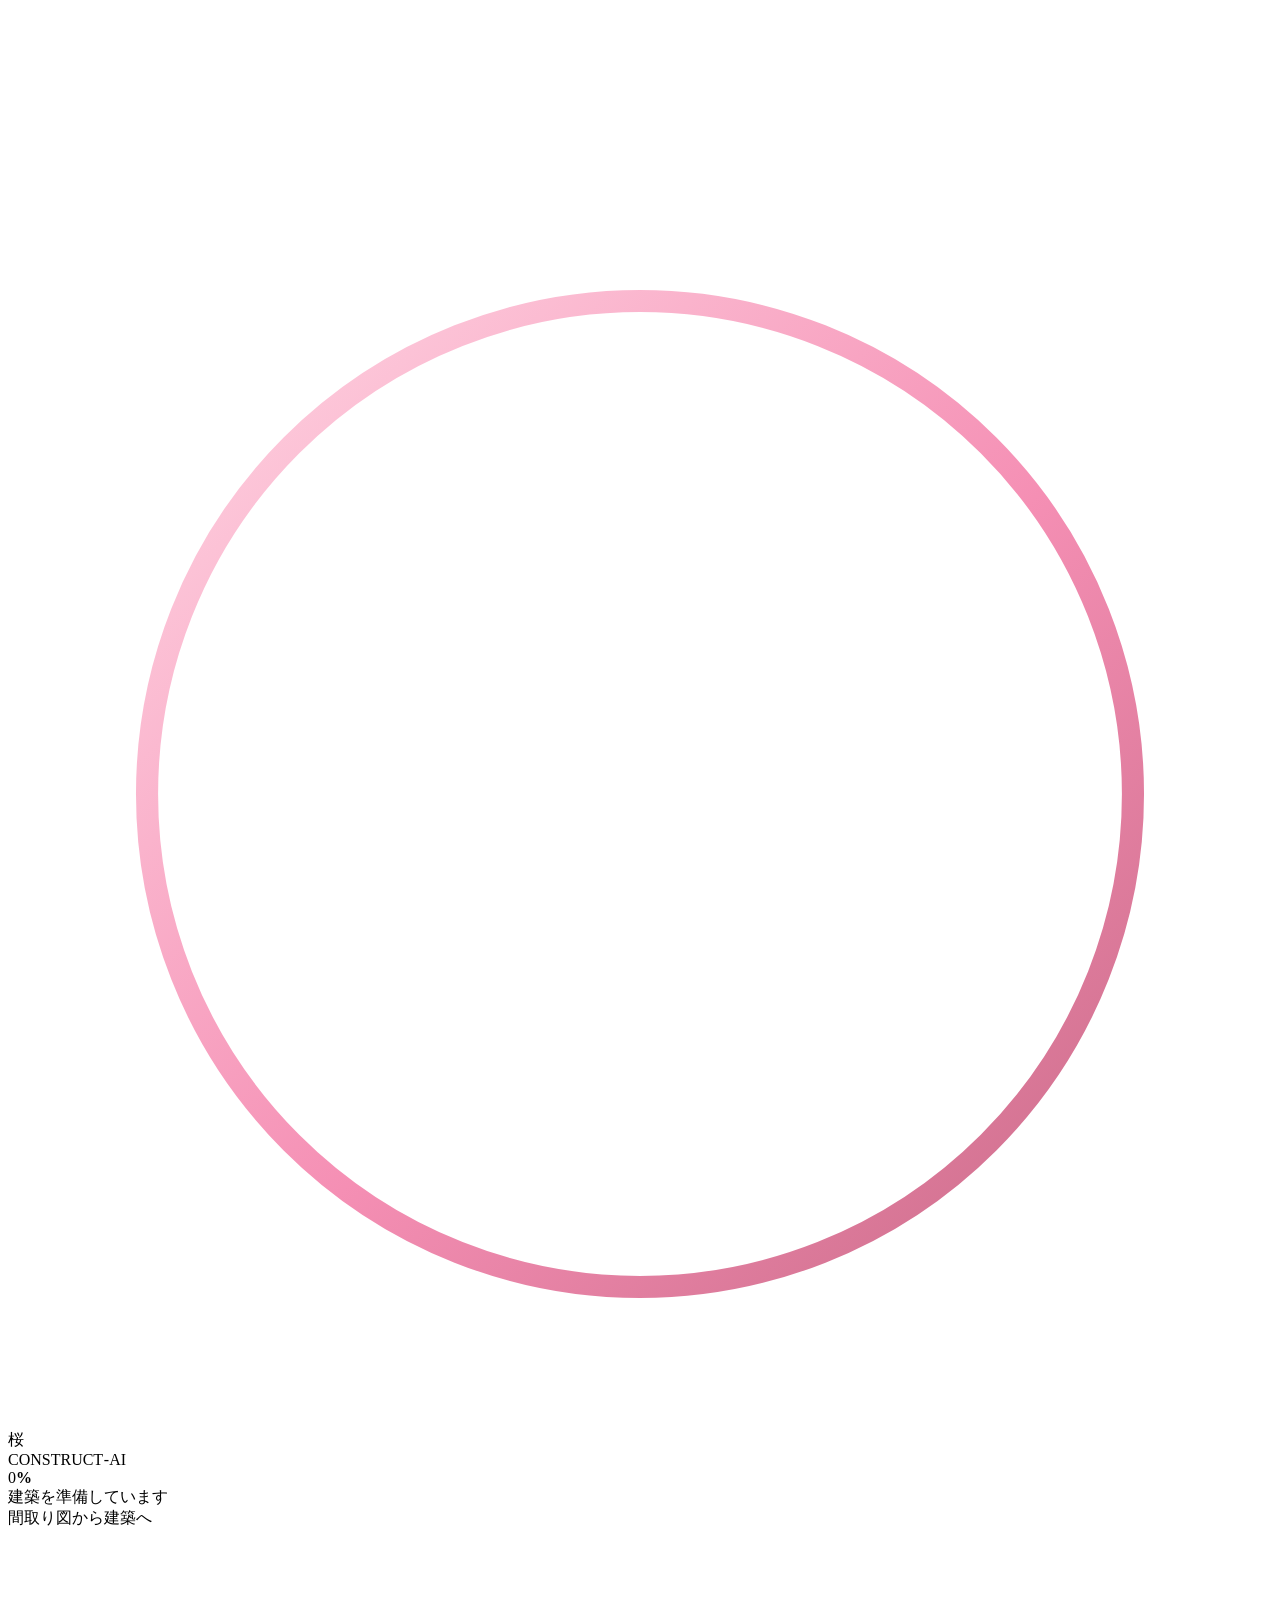
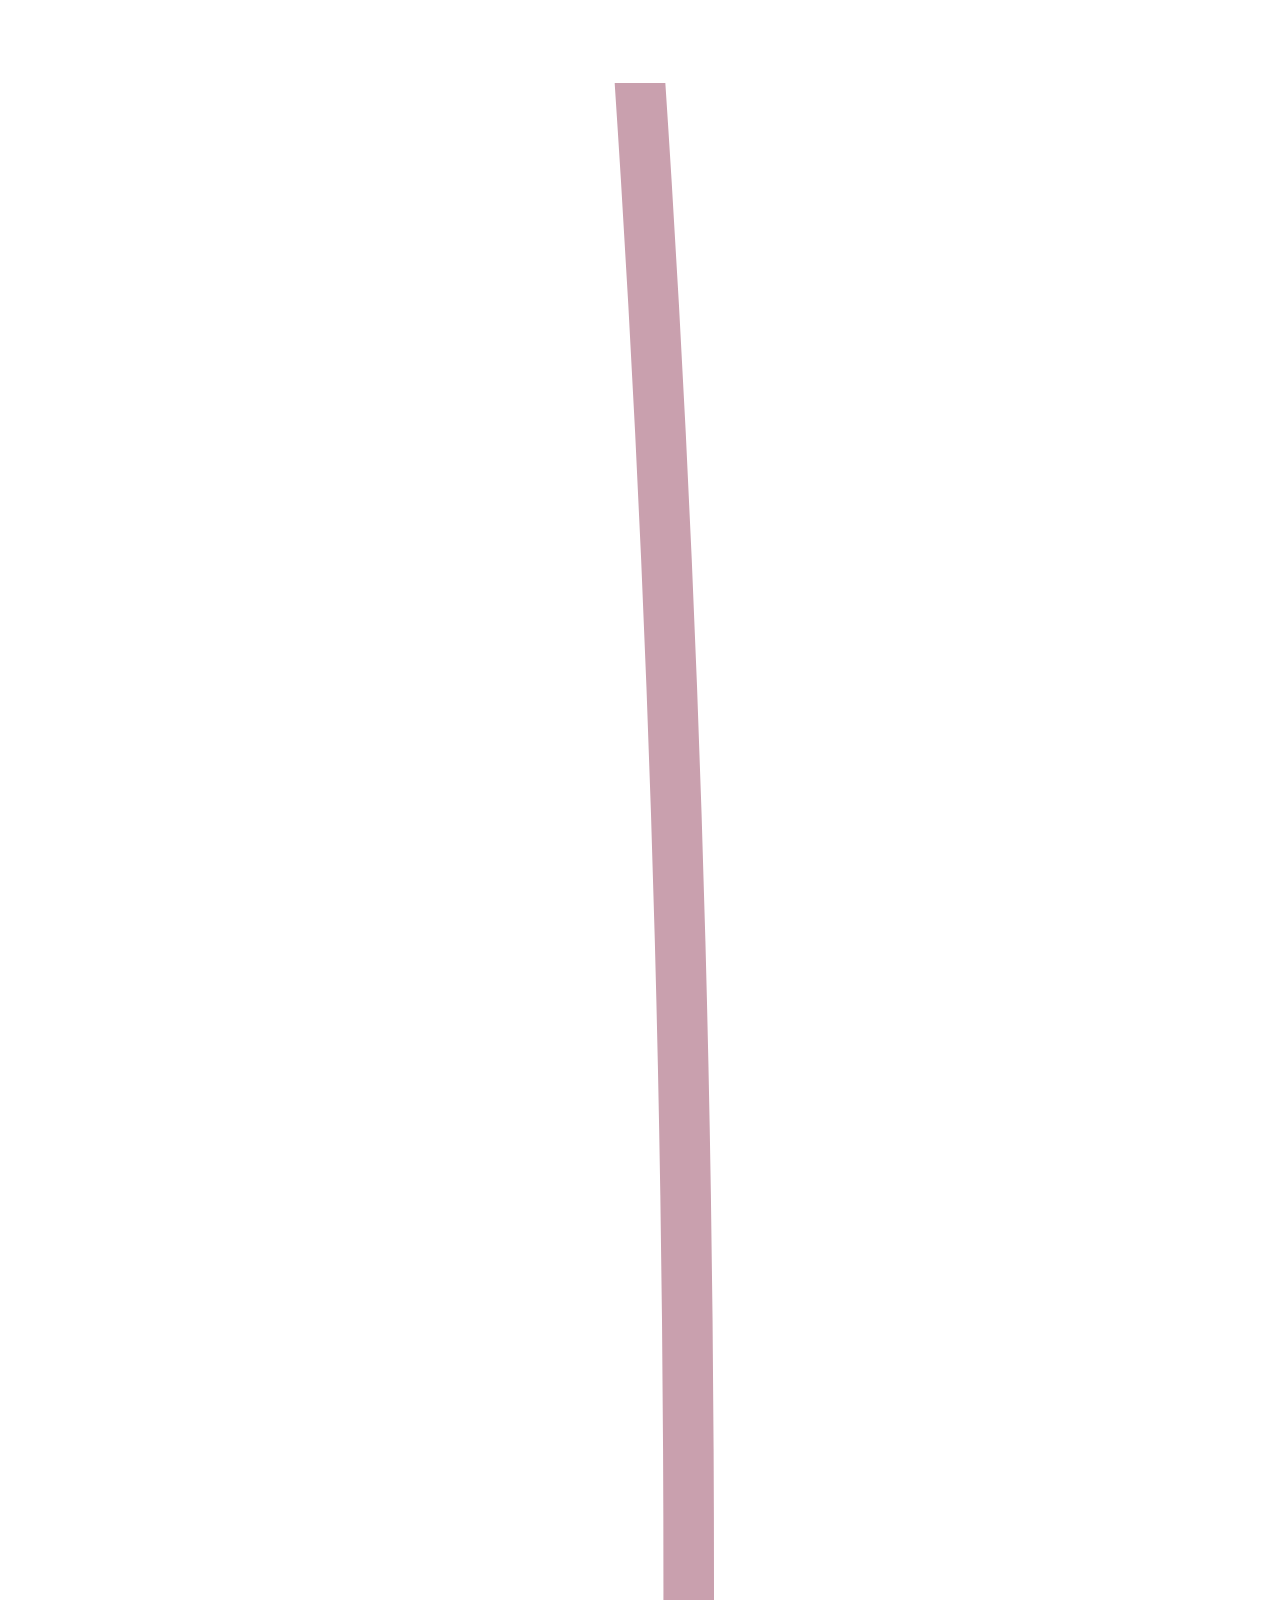
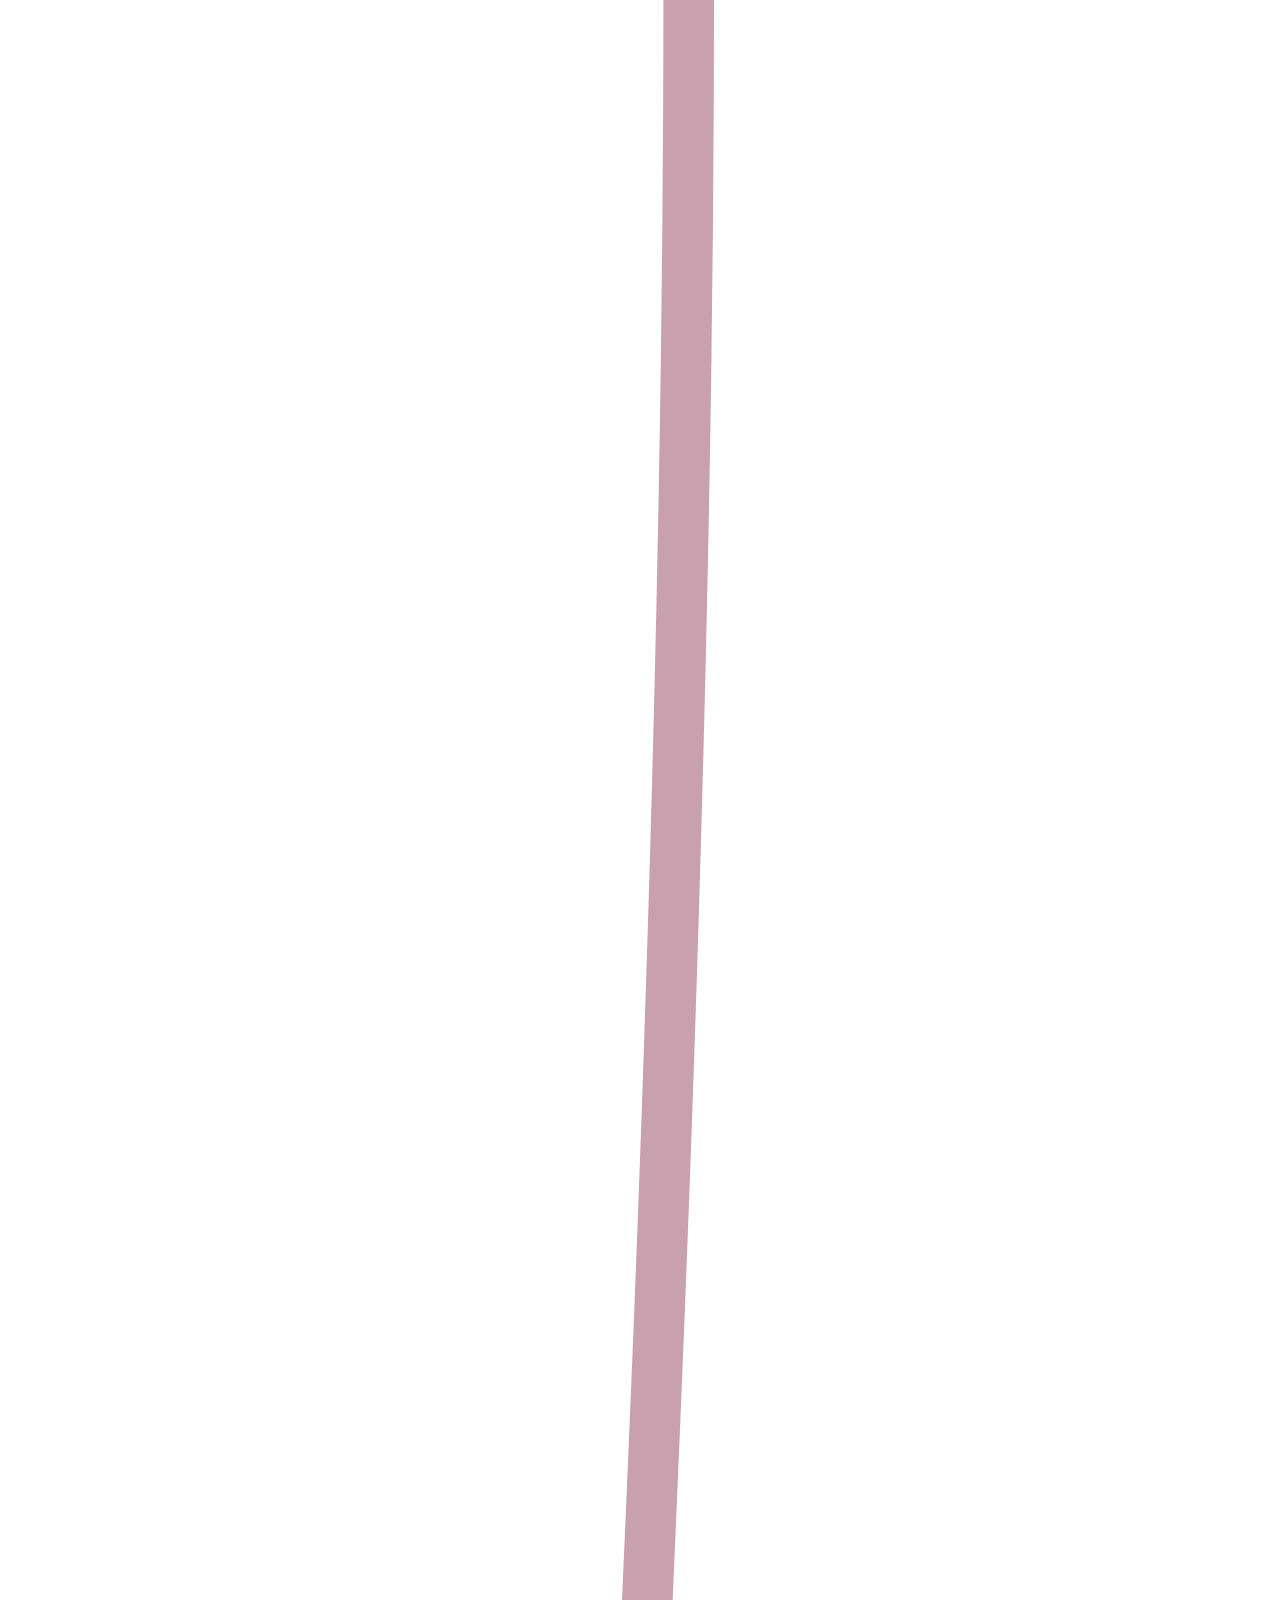
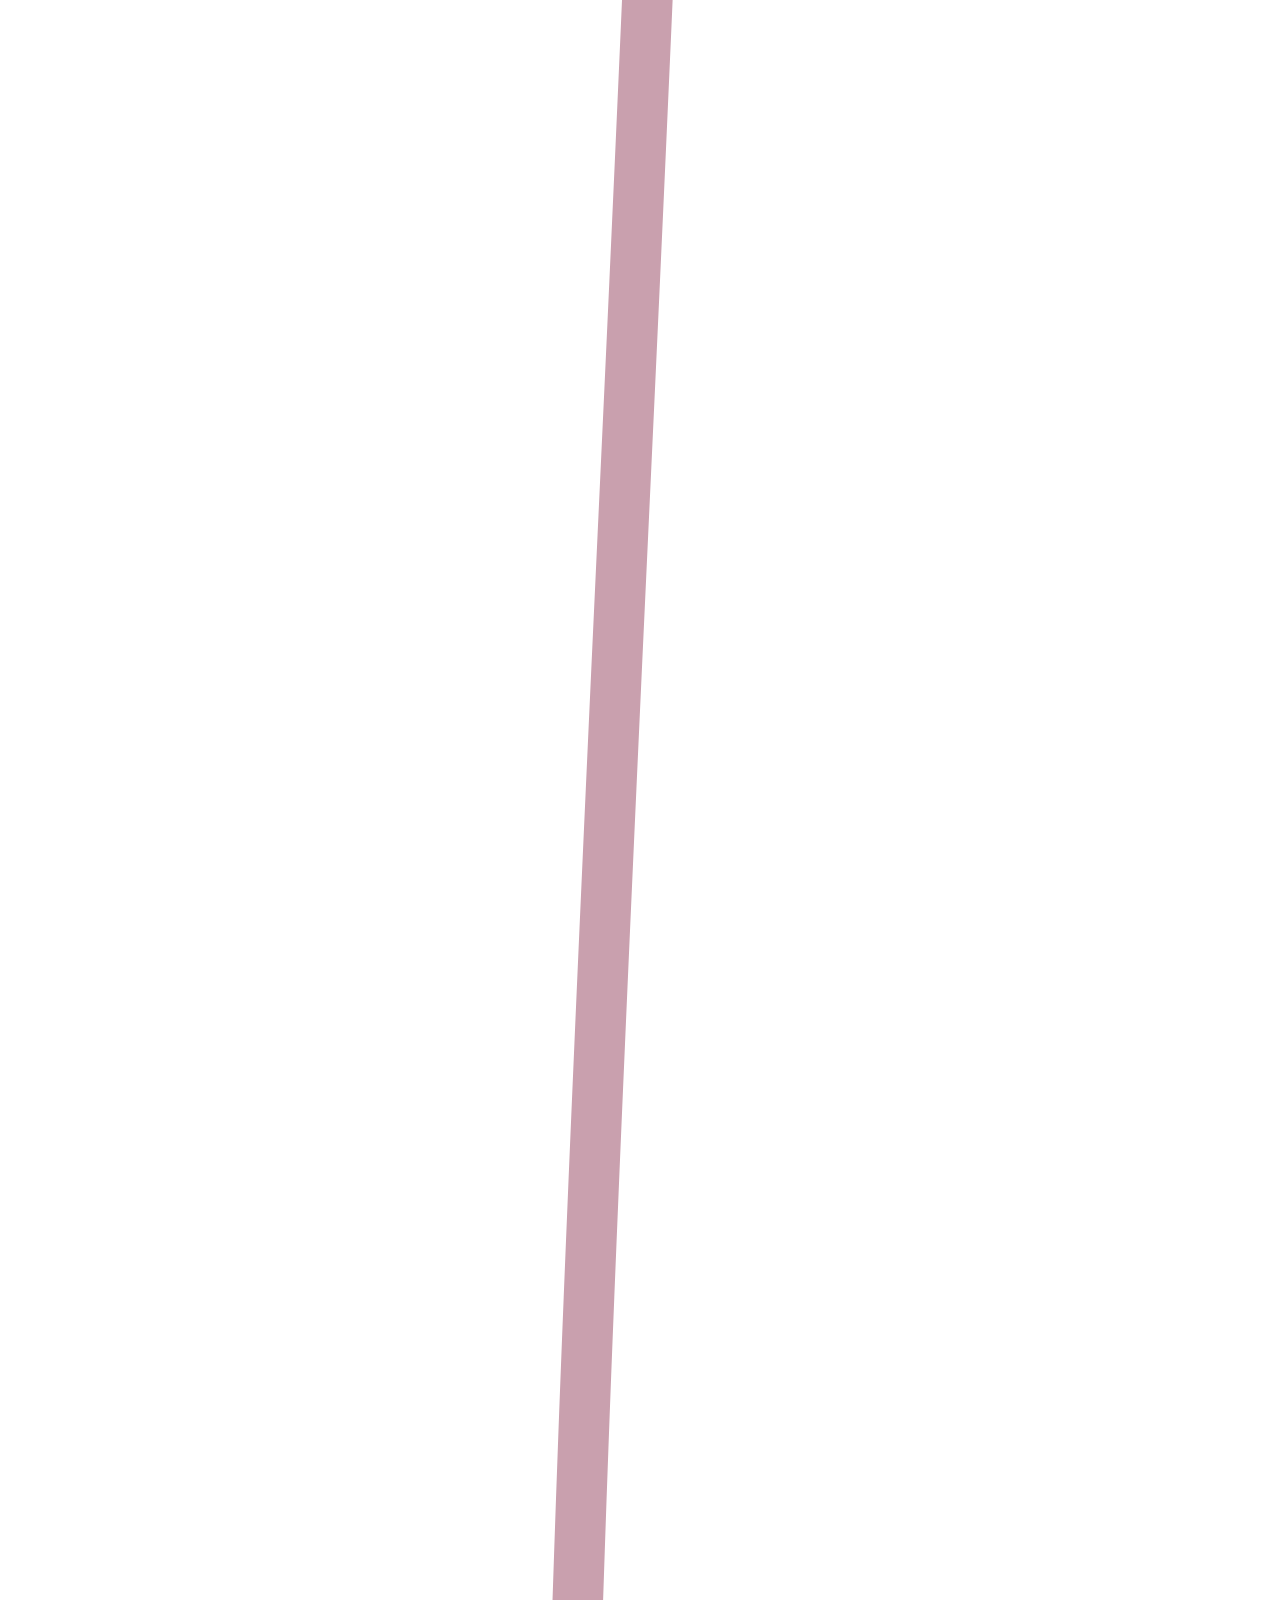
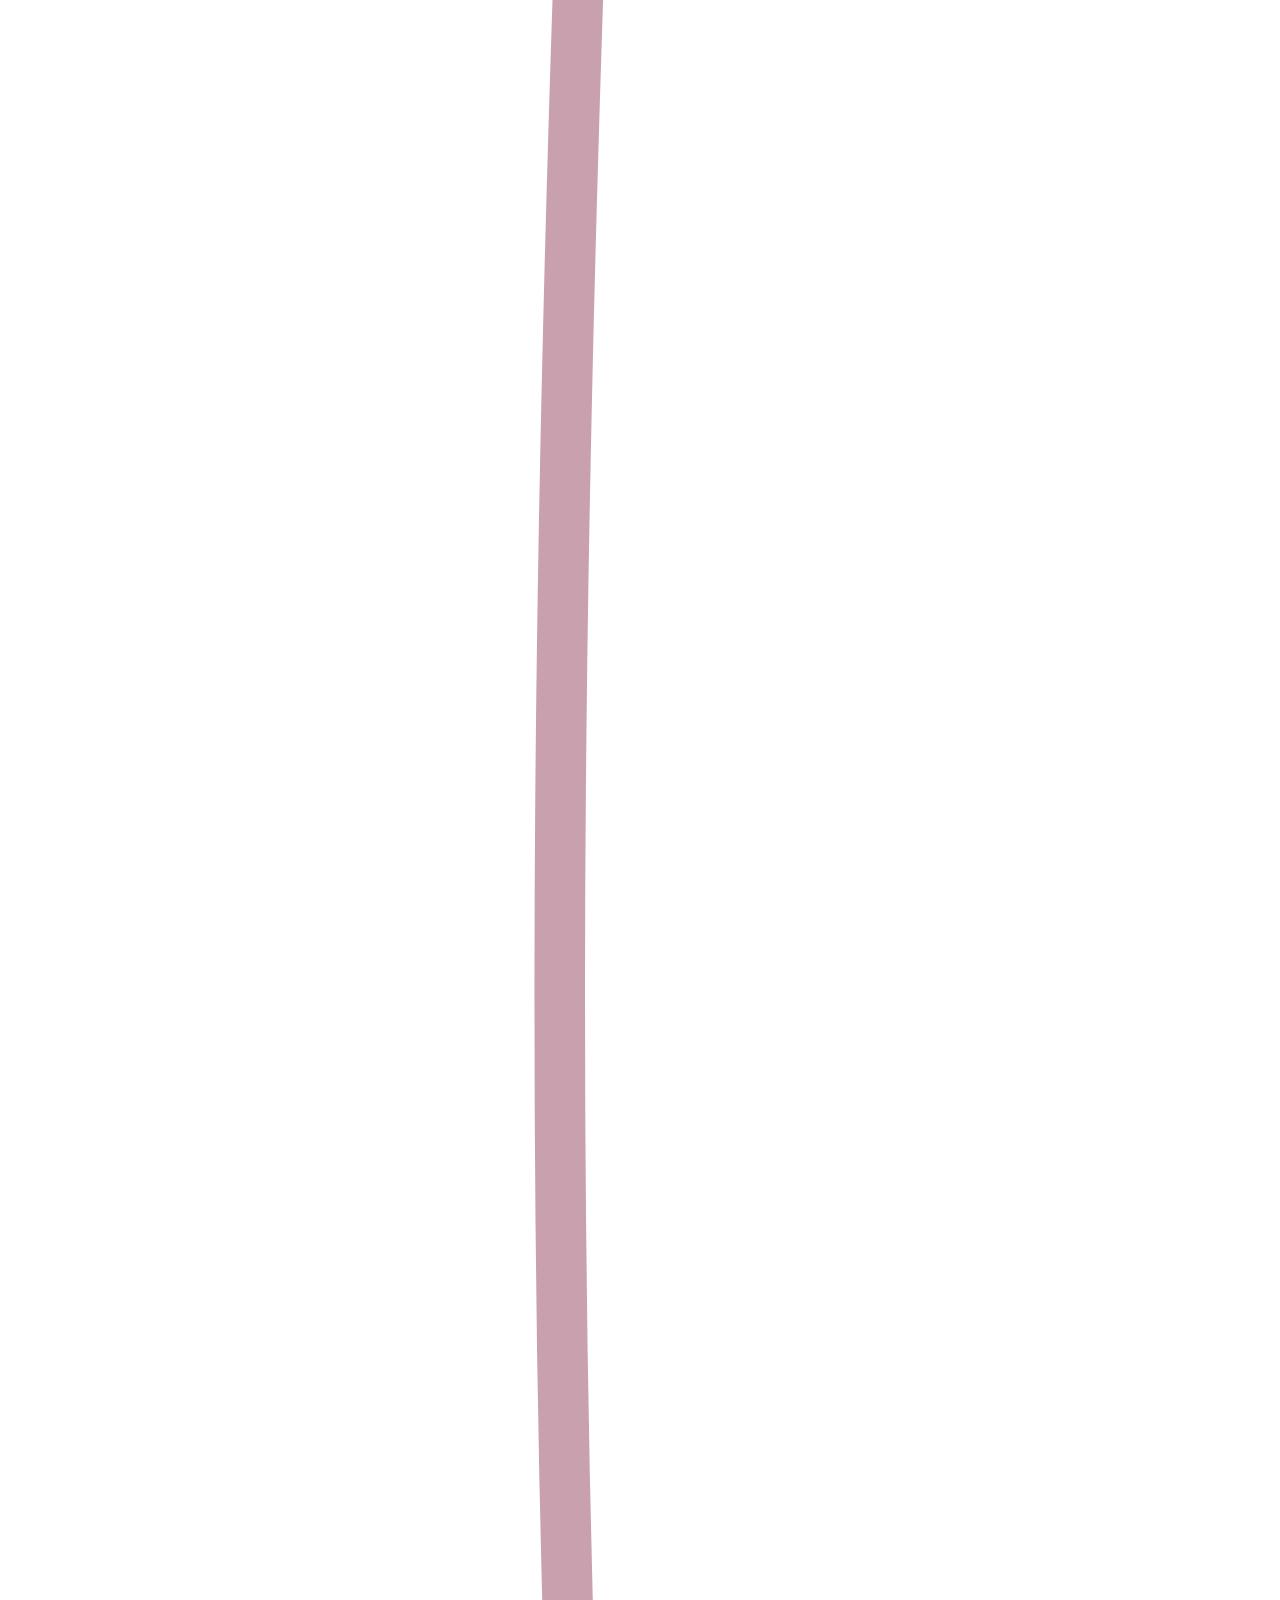
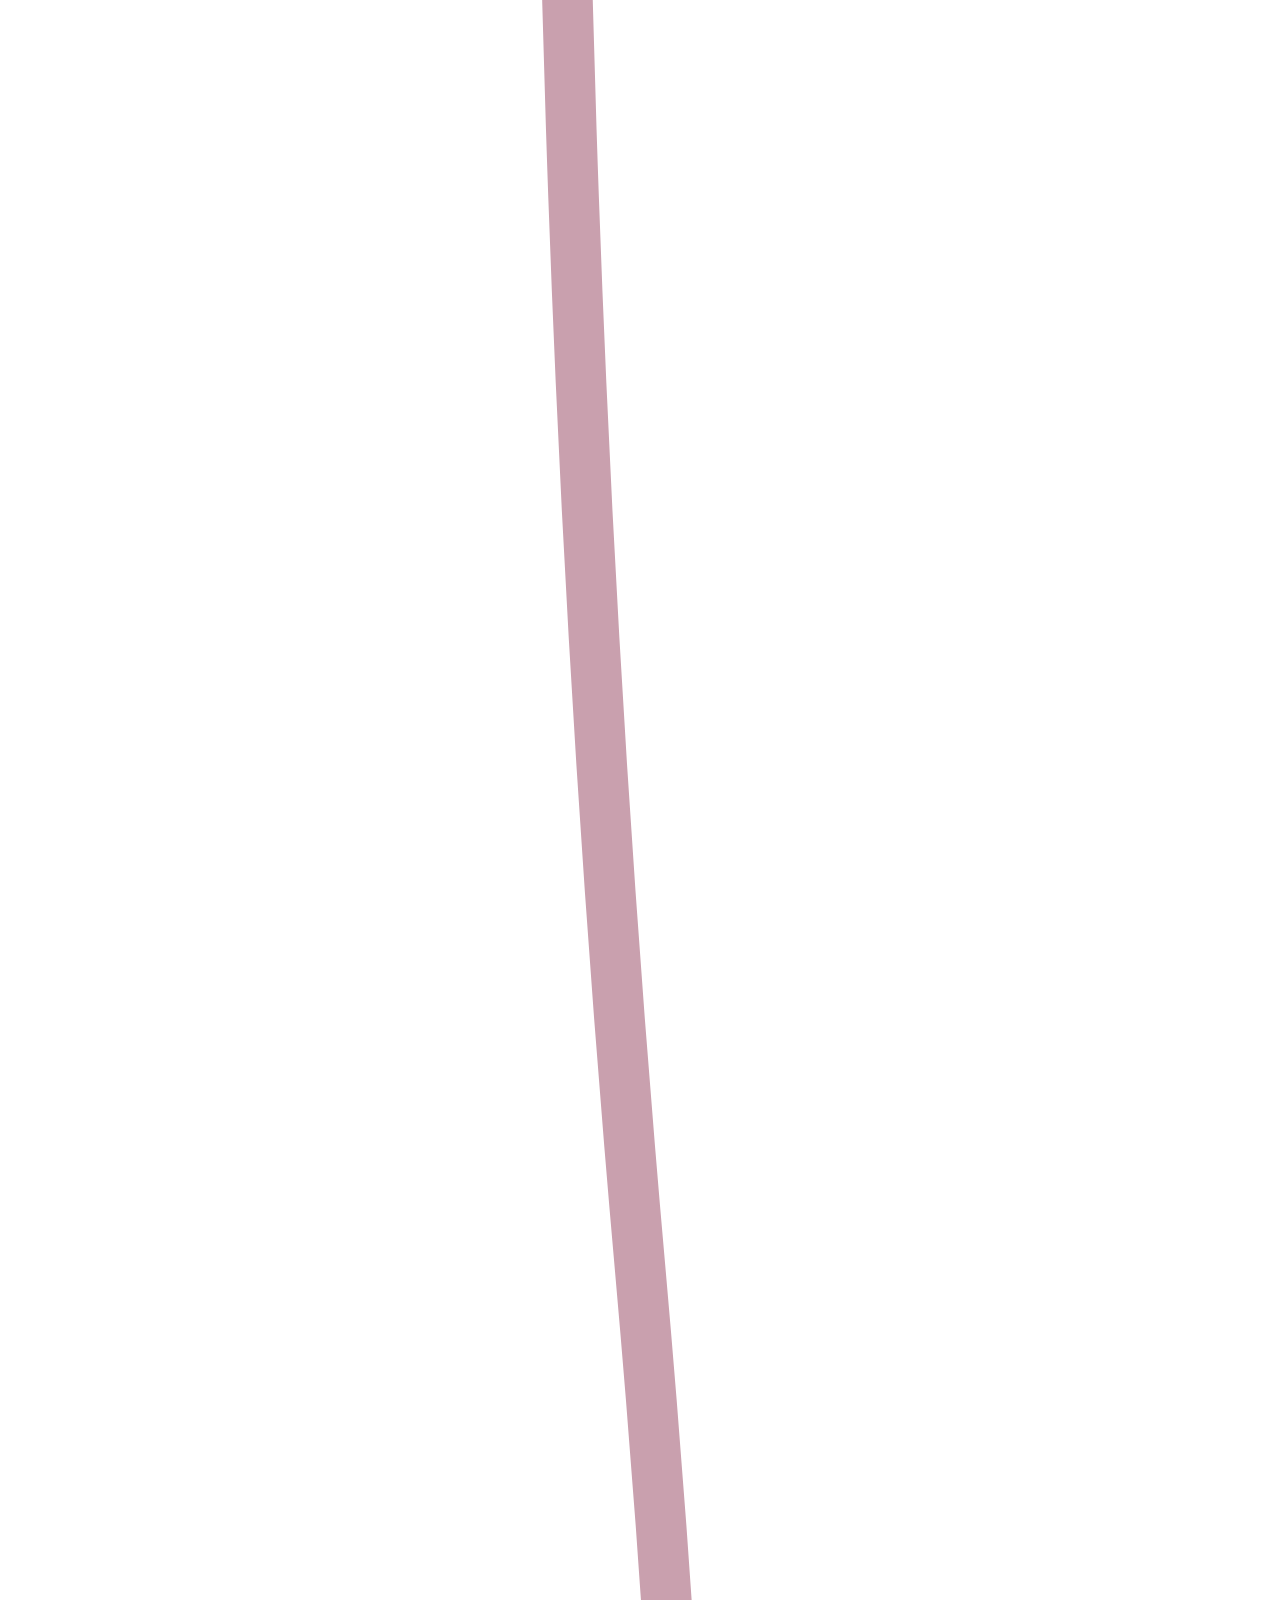
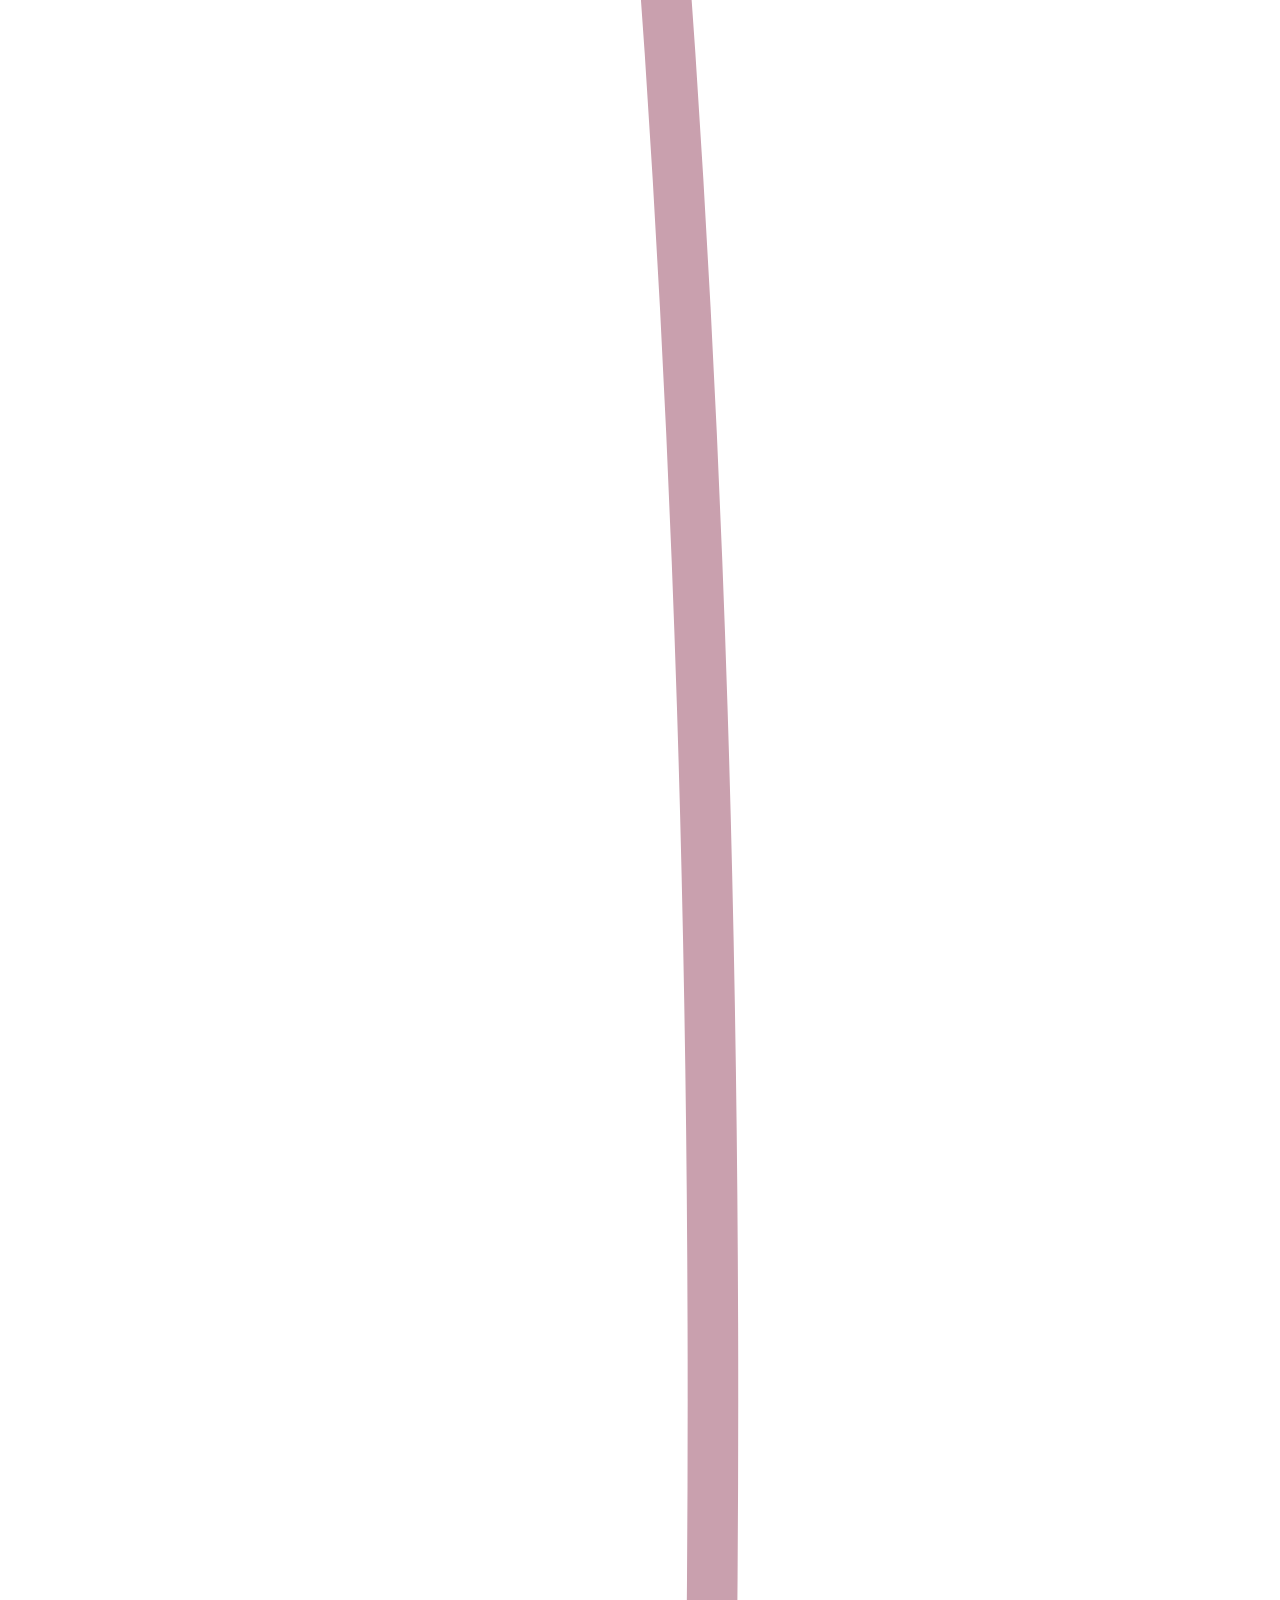
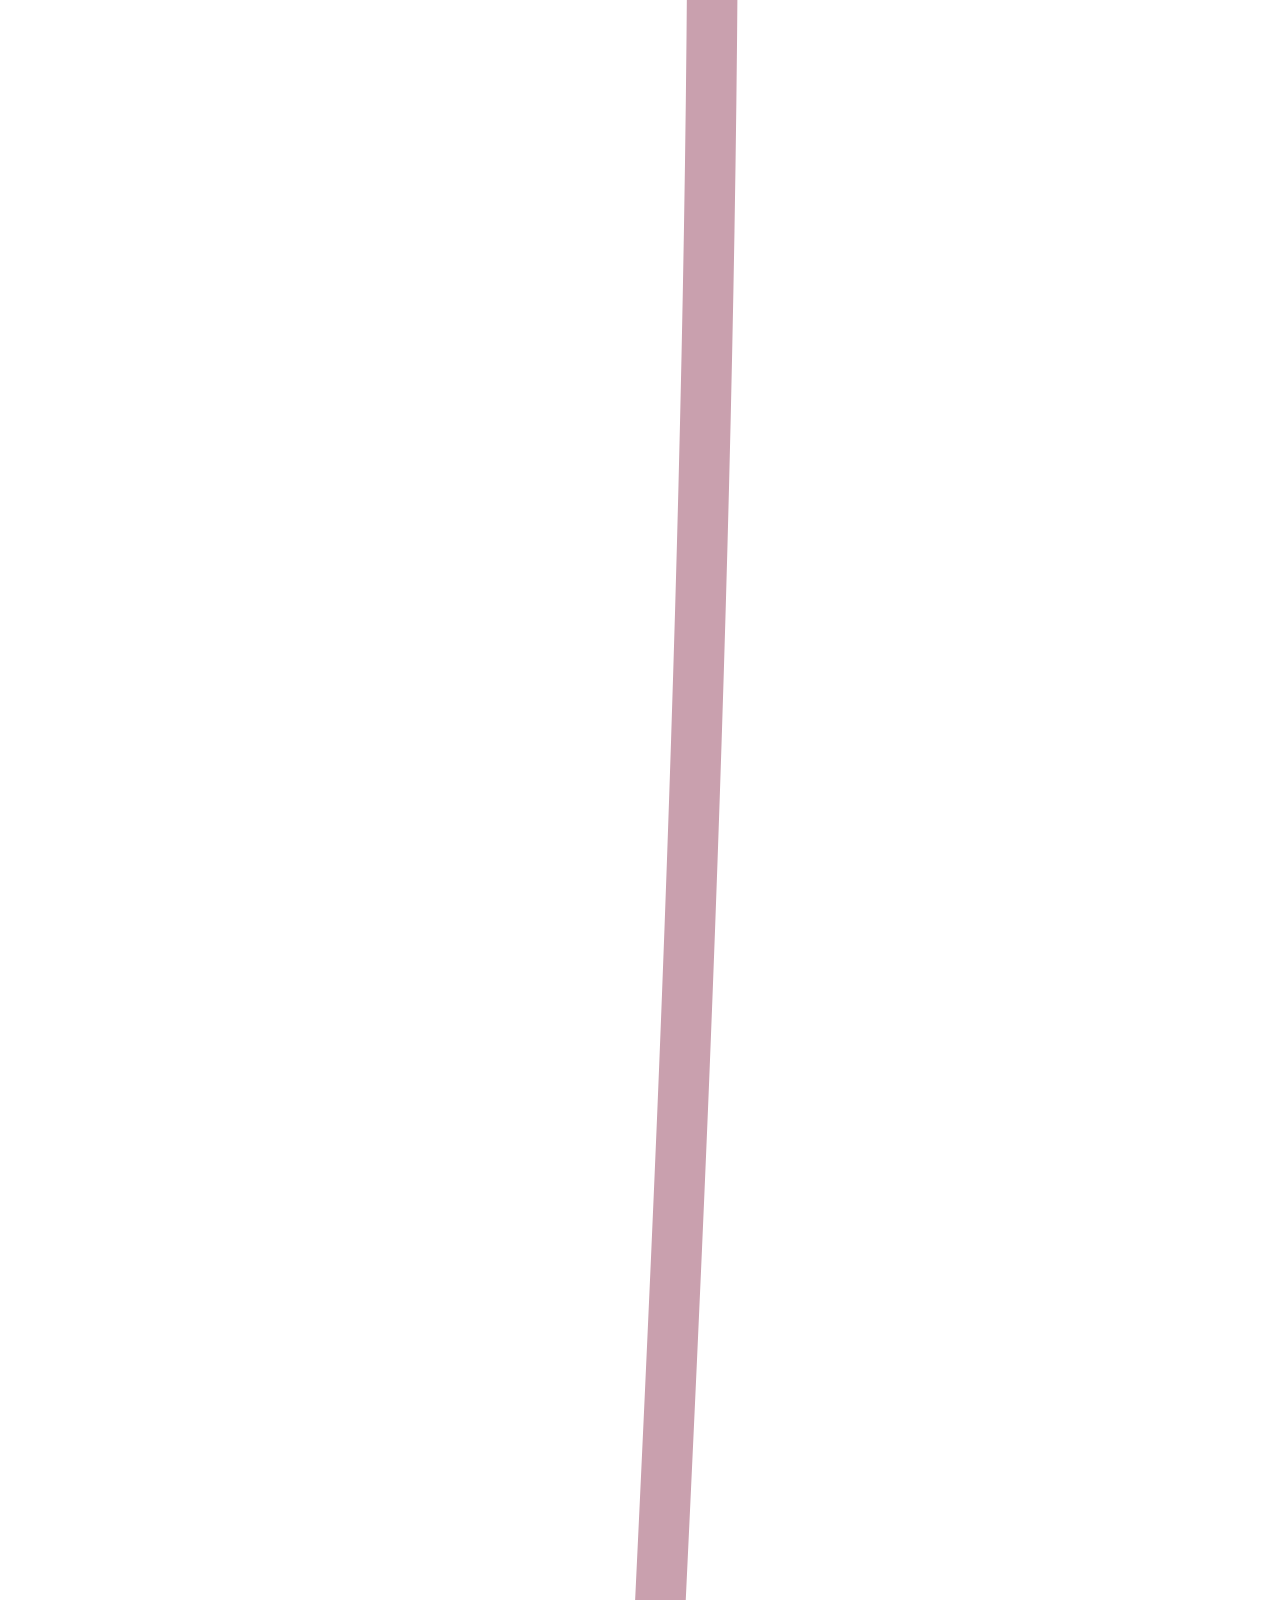
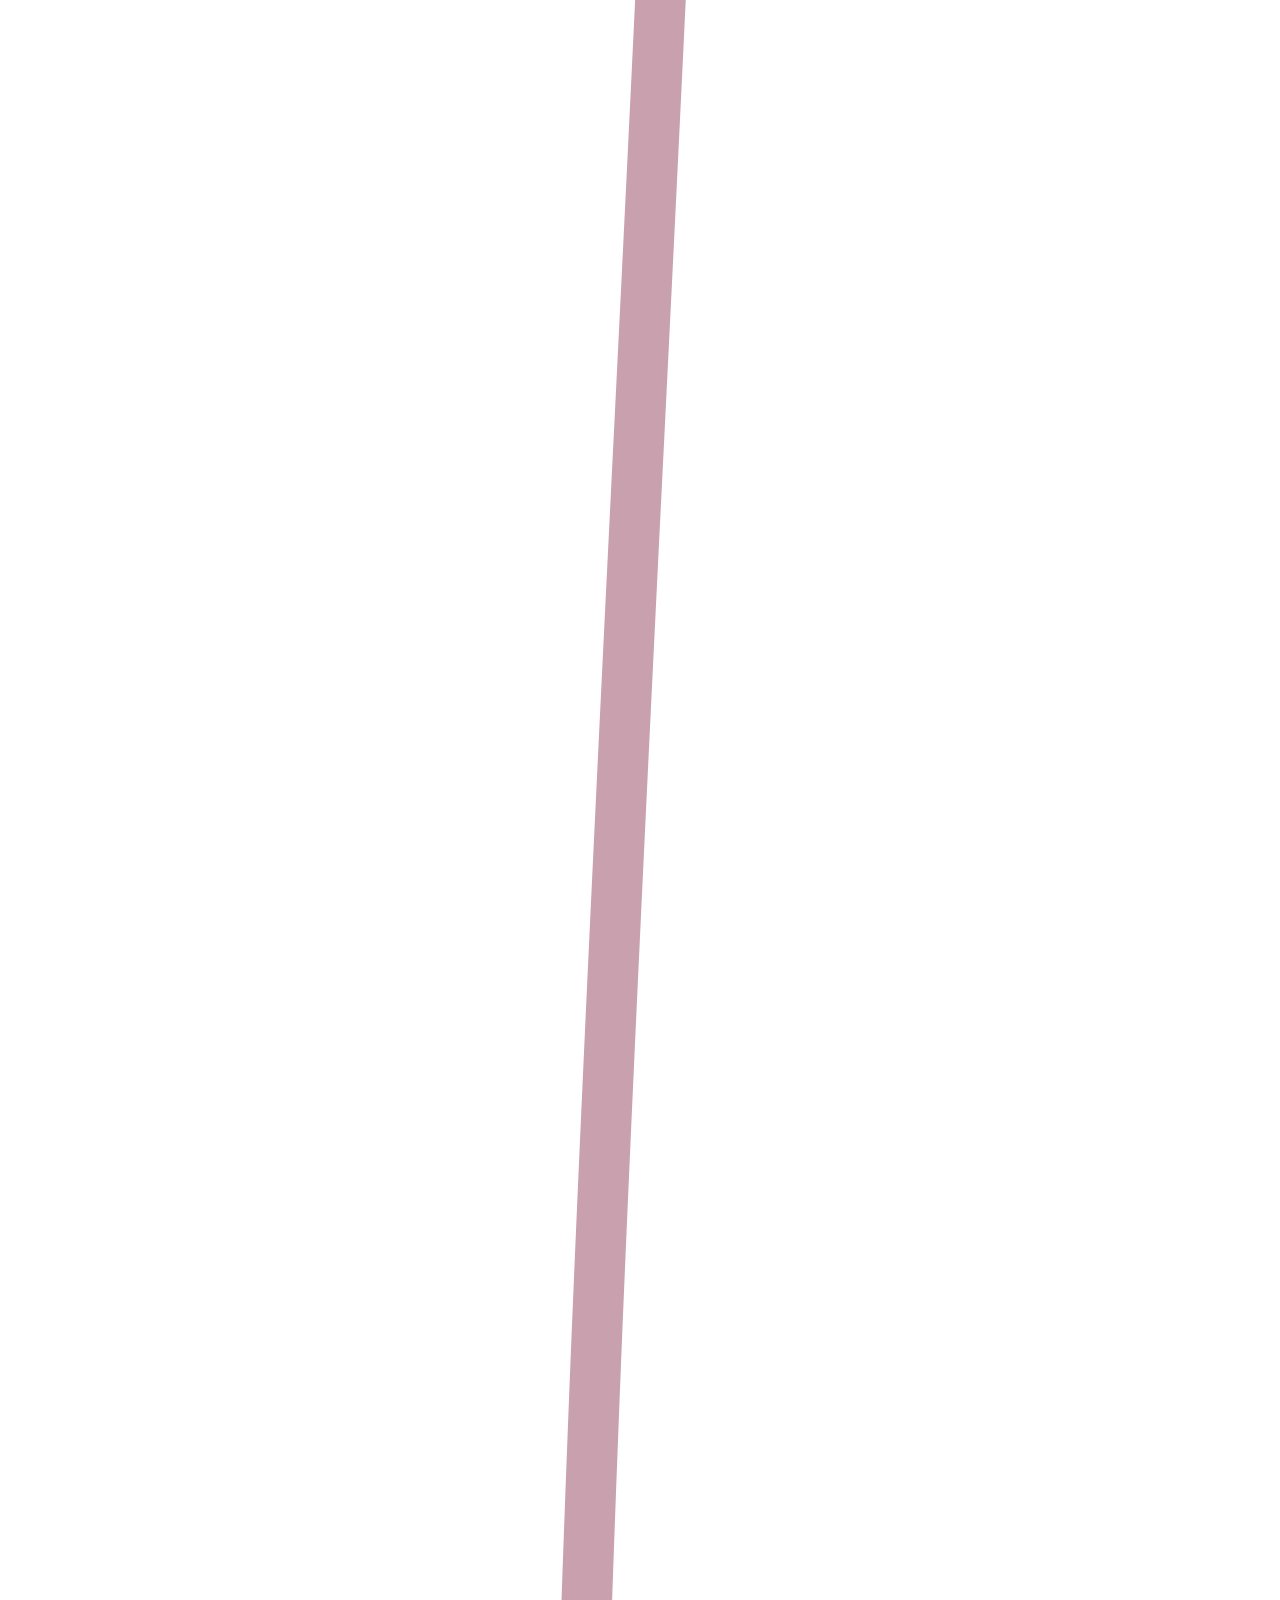
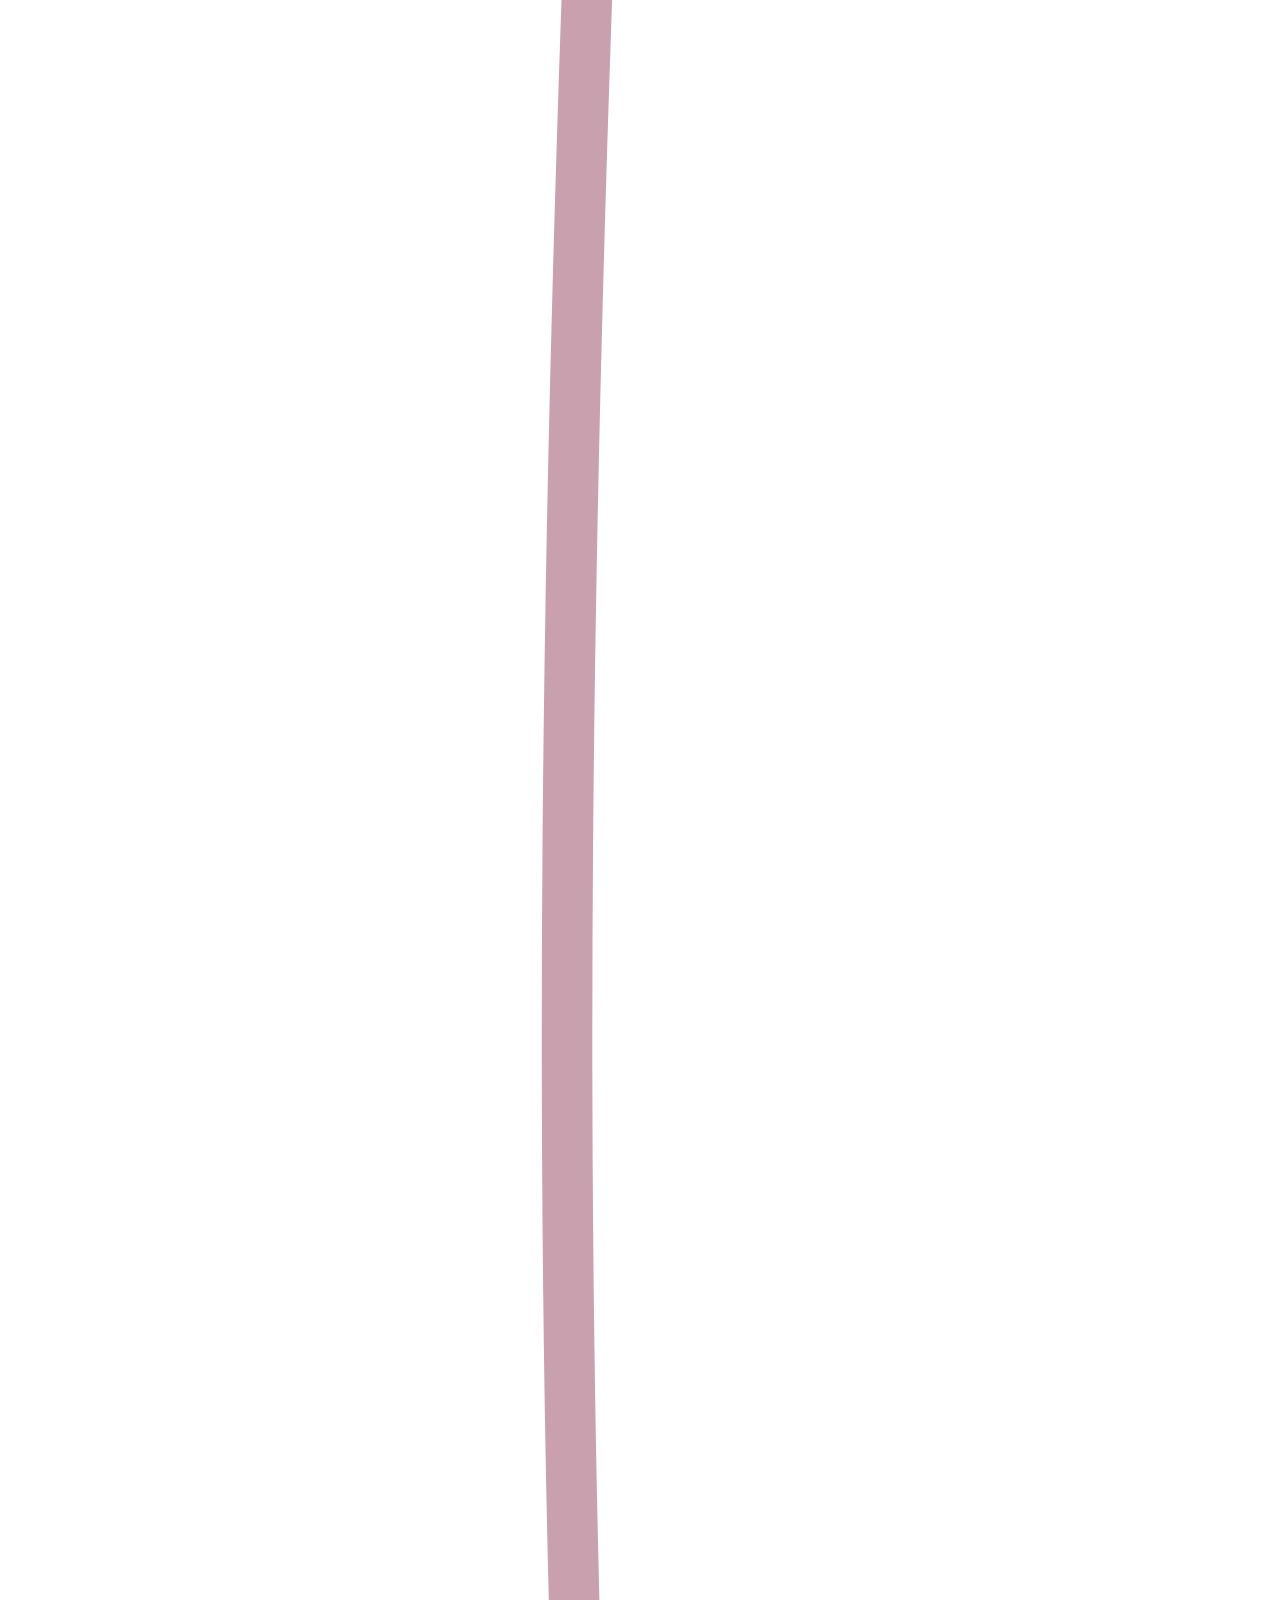
==== public/index.html @ 06949315 "Add the web app: Sakura landing page, 3D viewer, serverless API Makes the pipeline deployable to Ver" ====
<!doctype html>
<html lang="en">
<head>
<meta charset="utf-8">
<meta name="viewport" content="width=device-width, initial-scale=1">
<title>Construct-AI — floor plans become architecture</title>
<meta name="description" content="Turn a 2D floor plan into a 3D house. A retrieval-augmented roof engine picks a real architectural composition that fits your footprint.">
<link rel="icon" href="data:image/svg+xml,<svg xmlns='http://www.w3.org/2000/svg' viewBox='0 0 100 100'><text y='.9em' font-size='90'>🌸</text></svg>">
<link rel="preconnect" href="https://fonts.googleapis.com">
<link rel="preconnect" href="https://fonts.gstatic.com" crossorigin>
<link href="https://fonts.googleapis.com/css2?family=Shippori+Mincho:wght@400;600;800&family=Inter:wght@300;400;500;600&display=swap" rel="stylesheet">
<link rel="stylesheet" href="/css/landing.css">
</head>
<body class="is-loading">

<!-- ══════════════ LOADING ══════════════ -->
<div id="loader" class="loader">
  <canvas id="loader-petals" class="loader__petals"></canvas>

  <div class="loader__core">
    <svg class="enso" viewBox="0 0 200 200" aria-hidden="true">
      <defs>
        <linearGradient id="ensoGrad" x1="0" y1="0" x2="1" y2="1">
          <stop offset="0%"   stop-color="#FFD7E4"/>
          <stop offset="55%"  stop-color="#F58FB4"/>
          <stop offset="100%" stop-color="#C96A87"/>
        </linearGradient>
      </defs>
      <circle class="enso__ring" cx="100" cy="100" r="78"
              fill="none" stroke="url(#ensoGrad)" stroke-width="3.5"
              stroke-linecap="round"/>
    </svg>

    <div class="loader__glyph" aria-hidden="true">桜</div>

    <div class="loader__meta">
      <div class="loader__title">CONSTRUCT&#8202;-&#8202;AI</div>
      <div class="loader__bar"><i id="loader-fill"></i></div>
      <div class="loader__pct"><span id="loader-pct">0</span><b>%</b></div>
      <div class="loader__status" id="loader-status">建築を準備しています</div>
    </div>
  </div>

  <div class="loader__vert" aria-hidden="true">間取り図から建築へ</div>
  <div class="loader__wash"></div>
</div>

<!-- ══════════════ PAGE ══════════════ -->
<canvas id="page-petals" class="page-petals" aria-hidden="true"></canvas>

<!-- scroll progress: a branch that blossoms as you descend -->
<div class="branch" aria-hidden="true">
  <svg viewBox="0 0 40 600" preserveAspectRatio="none">
    <path id="branch-path" d="M20 0 C 26 90, 12 150, 20 240 C 28 330, 12 400, 20 490 C 26 545, 18 570, 20 600"
          fill="none" stroke="#C9A0AE" stroke-width="1.6" stroke-linecap="round"/>
  </svg>
  <span class="branch__bud" style="--t:.18"></span>
  <span class="branch__bud" style="--t:.38"></span>
  <span class="branch__bud" style="--t:.58"></span>
  <span class="branch__bud" style="--t:.78"></span>
  <span class="branch__bud" style="--t:.94"></span>
</div>

<main id="page" class="page">

  <!-- ── hero ── -->
  <section class="hero">
    <div class="hero__inner">
      <p class="eyebrow reveal">2D 間取り図 → 3D 建築</p>
      <h1 class="hero__title reveal" data-delay="1">
        <span>Floor plans</span>
        <span class="ink">become</span>
        <span class="accent">architecture.</span>
      </h1>
      <p class="hero__lede reveal" data-delay="2">
        Upload a floor plan. A detector reads the walls, a retrieval engine
        chooses a real architectural composition that fits the footprint, and
        a geometry engine builds it — watertight, in metres, in about a second.
      </p>
      <div class="hero__cta reveal" data-delay="3">
        <a class="btn btn--primary" href="/viewer.html">Open the viewer</a>
        <a class="btn btn--ghost" href="#how">See how it works</a>
      </div>
    </div>
    <div class="hero__vert" aria-hidden="true">桜 · 建築知能</div>
    <div class="scroll-hint" aria-hidden="true"><i></i><span>SCROLL</span></div>
  </section>

  <!-- ── steps ── -->
  <section class="step" id="how">
    <div class="step__grid">
      <div class="step__text reveal">
        <span class="step__num">01</span>
        <h2 class="step__kanji">検出</h2>
        <h3 class="step__title">Detection</h3>
        <p>
          A YOLOv8 detector trained on 5,000 annotated CubiCasa5k plans finds
          every wall, door and window. Raw boxes are noisy, so each opening is
          snapped to its nearest wall, re-oriented along that wall's axis, and
          de-duplicated — the detector often emits two boxes for one door.
        </p>
        <p class="step__note">Strays more than 45 px from any wall are discarded.</p>
      </div>
      <figure class="step__media reveal" data-delay="1">
        <img src="/img/detect.png" alt="A 2D architectural floor plan, the input to the pipeline" loading="lazy">
      </figure>
    </div>
  </section>

  <section class="step step--alt">
    <div class="step__grid step__grid--flip">
      <div class="step__text reveal">
        <span class="step__num">02</span>
        <h2 class="step__kanji">尺度</h2>
        <h3 class="step__title">Scale</h3>
        <p>
          Pixels mean nothing until they mean metres. The scale is derived per
          plan — from printed dimension text when it can be read, otherwise by
          normalising the longest side to a realistic house width.
        </p>
        <p class="step__note">
          One scale flows through every stage after it, so walls stay 3 m tall
          whatever resolution the drawing arrived at.
        </p>
      </div>
      <figure class="step__media reveal" data-delay="1">
        <img src="/img/scale.png" alt="Walls extruded to three metres from the same plan, before any roof is added" loading="lazy">
      </figure>
    </div>
  </section>

  <section class="step">
    <div class="step__grid">
      <div class="step__text reveal">
        <span class="step__num">03</span>
        <h2 class="step__kanji">検索</h2>
        <h3 class="step__title">Retrieval</h3>
        <p>
          Rather than asking a language model to invent a roof, the engine
          retrieves one. A library of <strong>44 architectural compositions</strong>
          — opposing skillions with a clerestory band, cross-gables with a
          portico, stacked modernist volumes — is scored against the measured
          footprint's aspect, convexity, area and wing count.
        </p>
        <p class="step__note">
          The top candidates are sampled with temperature, so the same plan
          yields a different, still-appropriate house each run.
        </p>
      </div>
      <figure class="step__media reveal" data-delay="1">
        <img src="/img/compositions.png" alt="Variations of roof compositions on one floor plan" loading="lazy">
      </figure>
    </div>
  </section>

  <section class="step step--alt">
    <div class="step__grid step__grid--flip">
      <div class="step__text reveal">
        <span class="step__num">04</span>
        <h2 class="step__kanji">幾何</h2>
        <h3 class="step__title">Geometry</h3>
        <p>
          The retrieved composition is executed by a constrained geometry
          engine. Hip and valley surfaces come from a distance field, so ridges
          follow any L, T or U footprint automatically. Openings are boolean-cut
          from the wall solids and refilled with framed joinery.
        </p>
        <p class="step__note">
          Every roof is then rasterised against its footprint. If more than 3 %
          is left uncovered, it is rebuilt as a hip — watertight by construction.
        </p>
      </div>
      <figure class="step__media reveal" data-delay="1">
        <img src="/img/geometry.png" alt="Door and window openings cut through the wall solids and refilled with framed joinery" loading="lazy">
      </figure>
    </div>
  </section>

  <!-- ── numbers ── -->
  <section class="figures">
    <div class="figures__row">
      <div class="figure reveal"><b>44</b><span>compositions</span></div>
      <div class="figure reveal" data-delay="1"><b>352</b><span>builds tested</span></div>
      <div class="figure reveal" data-delay="2"><b>0</b><span>failures</span></div>
      <div class="figure reveal" data-delay="3"><b>~1s</b><span>per house</span></div>
    </div>
  </section>

  <!-- ── explore ── -->
  <section class="explore" id="explore">
    <div class="explore__petals" aria-hidden="true">
      <span></span><span></span><span></span><span></span><span></span><span></span>
    </div>
    <div class="explore__inner reveal">
      <figure class="explore__shot">
        <img src="/img/build.png" alt="A finished 3D house generated from a 2D floor plan" loading="lazy">
      </figure>
      <p class="eyebrow">探索</p>
      <h2>Explore it yourself</h2>
      <p class="explore__lede">
        Drop in a floor plan and watch it become a building. No sign-up,
        nothing stored — the model is generated and handed straight back to you.
      </p>
      <a class="btn btn--primary btn--lg" href="/viewer.html">
        Enter the viewer
        <svg viewBox="0 0 24 24" width="18" height="18" fill="none"
             stroke="currentColor" stroke-width="2" stroke-linecap="round">
          <path d="M5 12h14M13 6l6 6-6 6"/>
        </svg>
      </a>
    </div>
  </section>

  <footer class="foot">
    <span>Construct-AI</span>
    <a href="https://github.com/Executioner501/3d-Floorplans" target="_blank" rel="noopener">Source on GitHub</a>
  </footer>
</main>

<script type="module" src="/js/landing.js"></script>
</body>
</html>
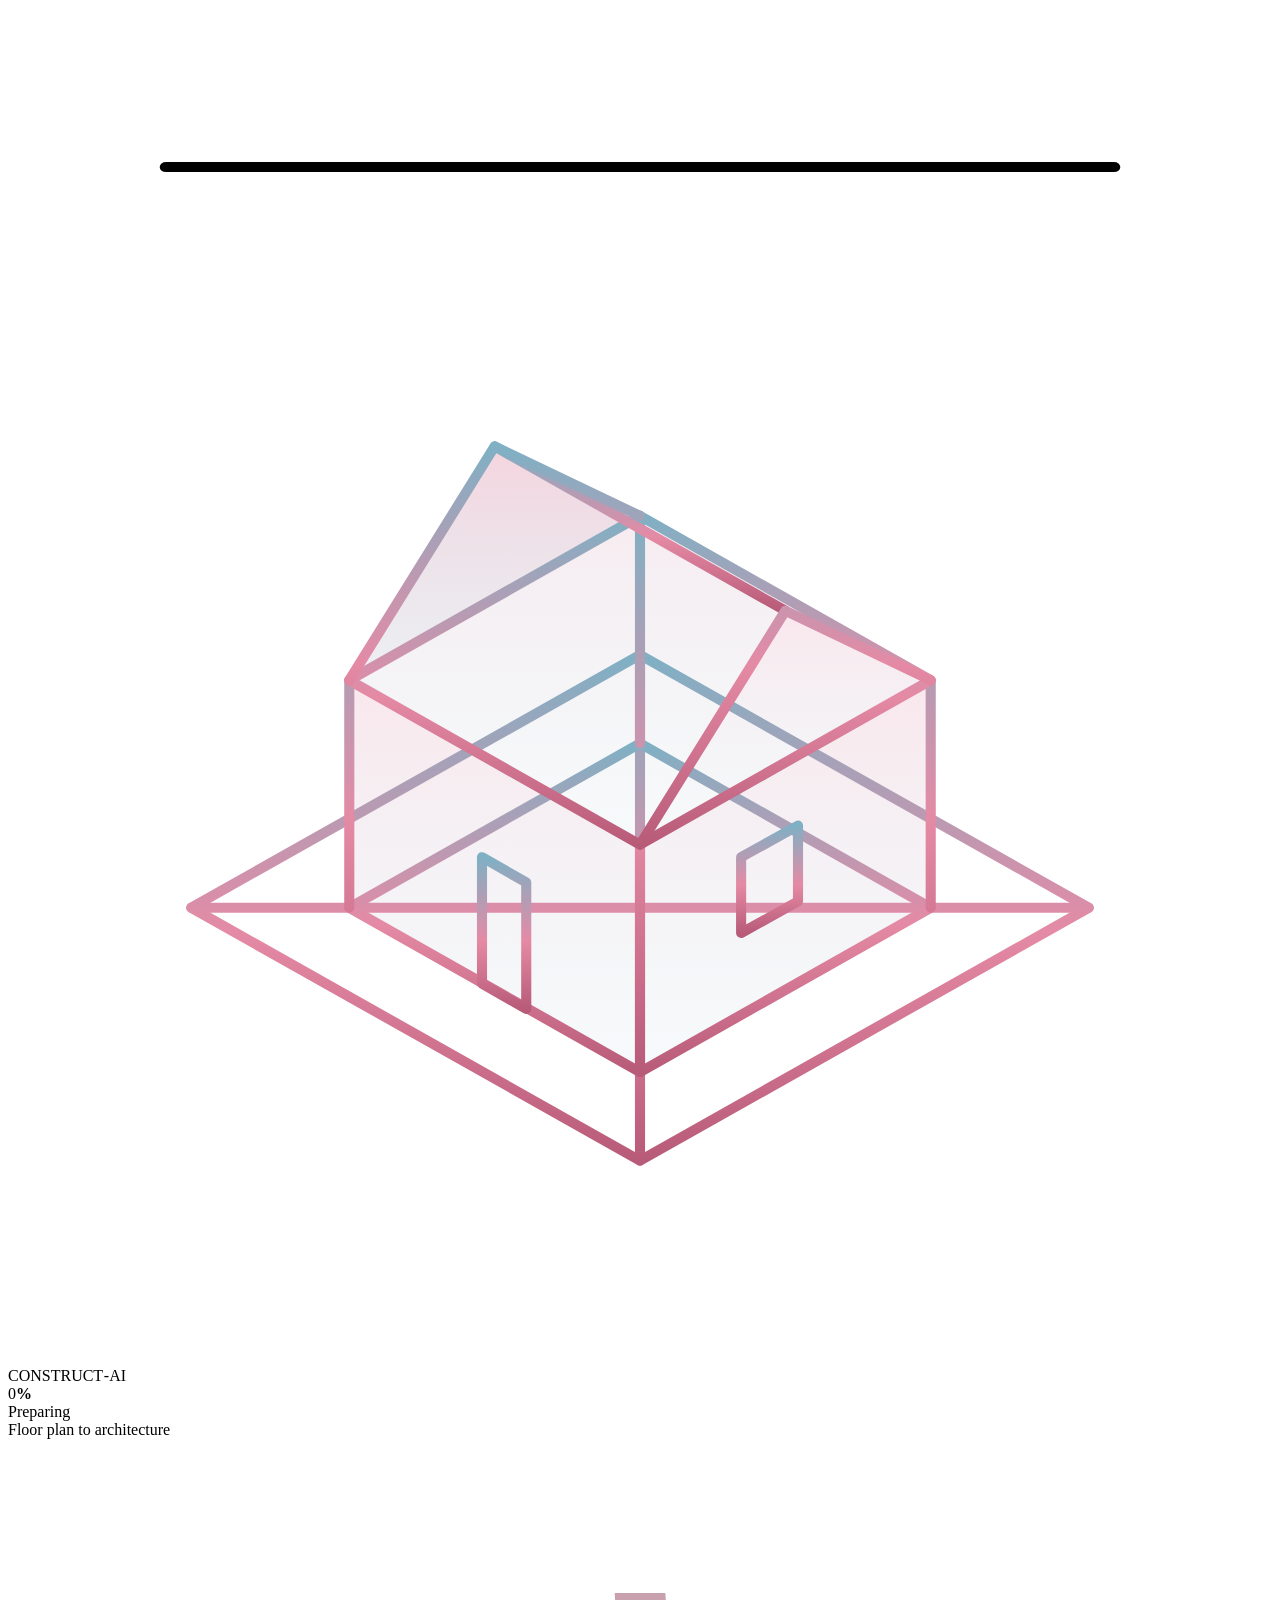
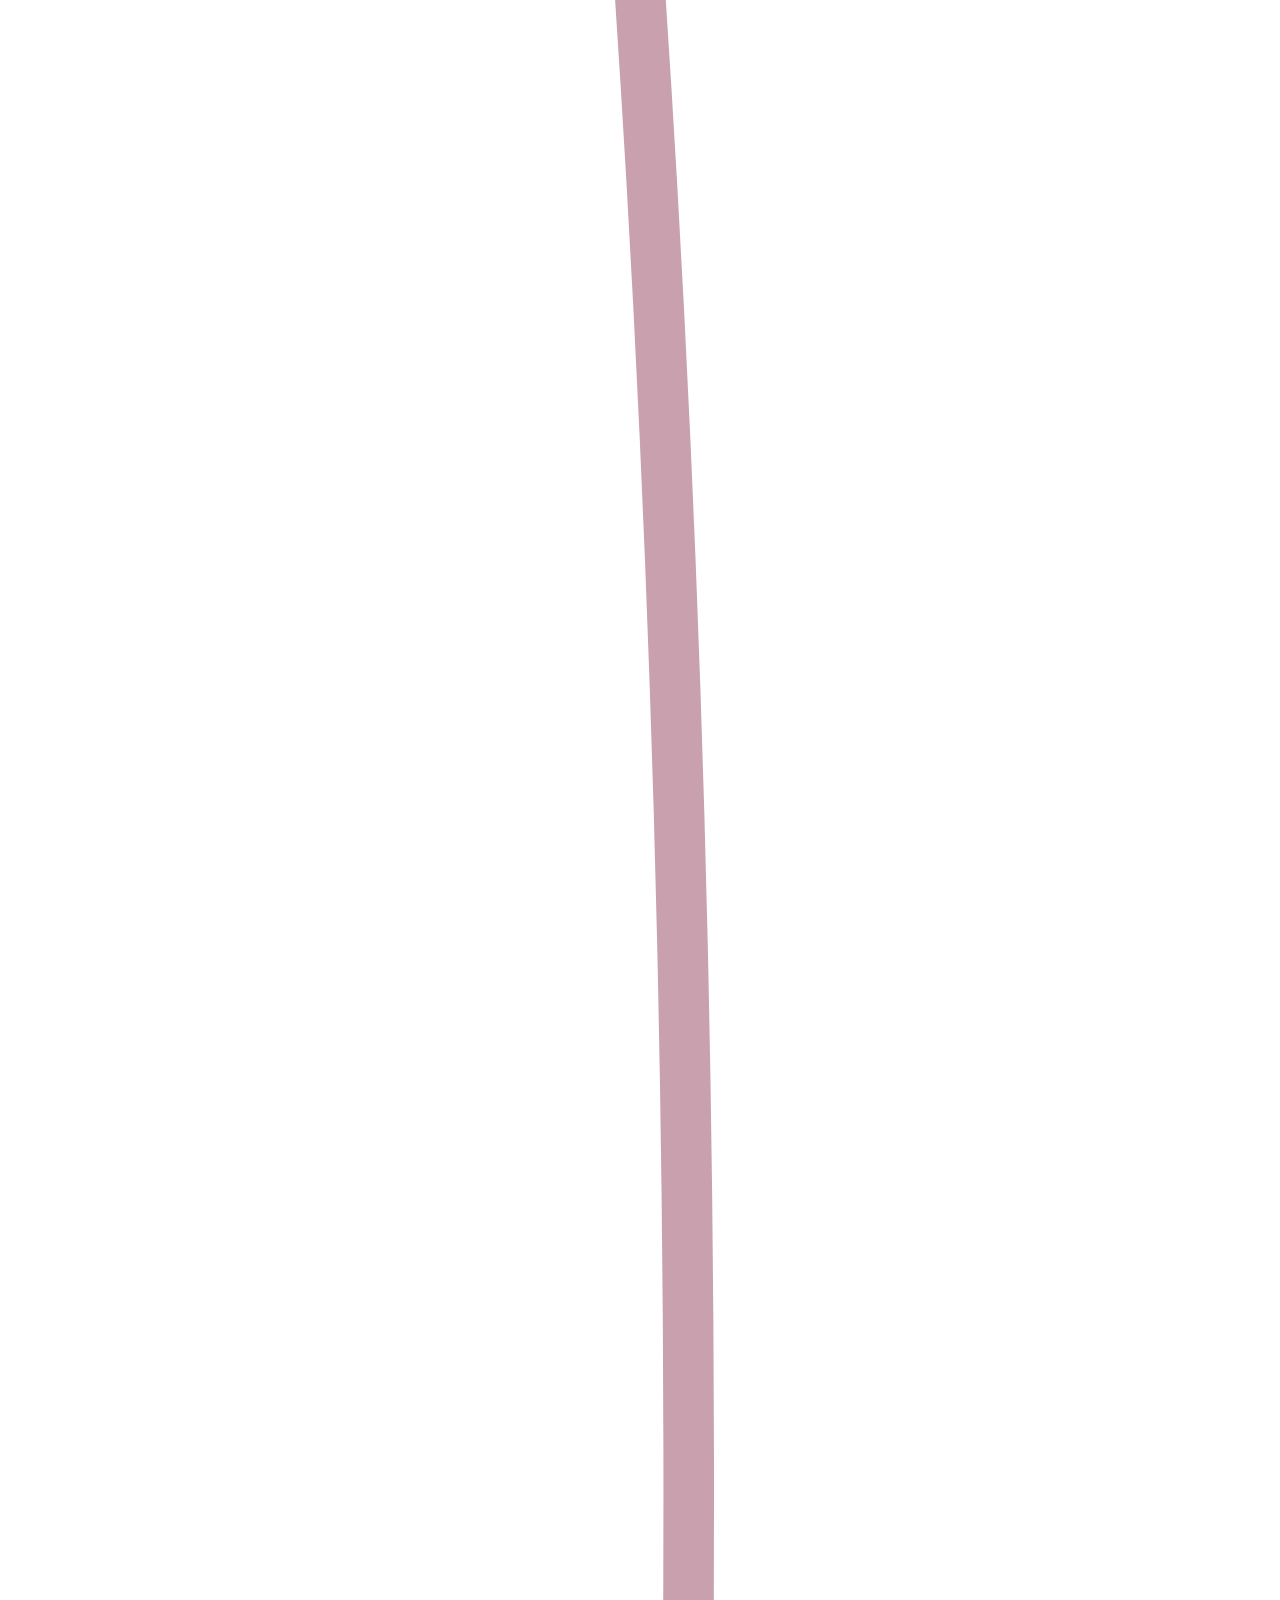
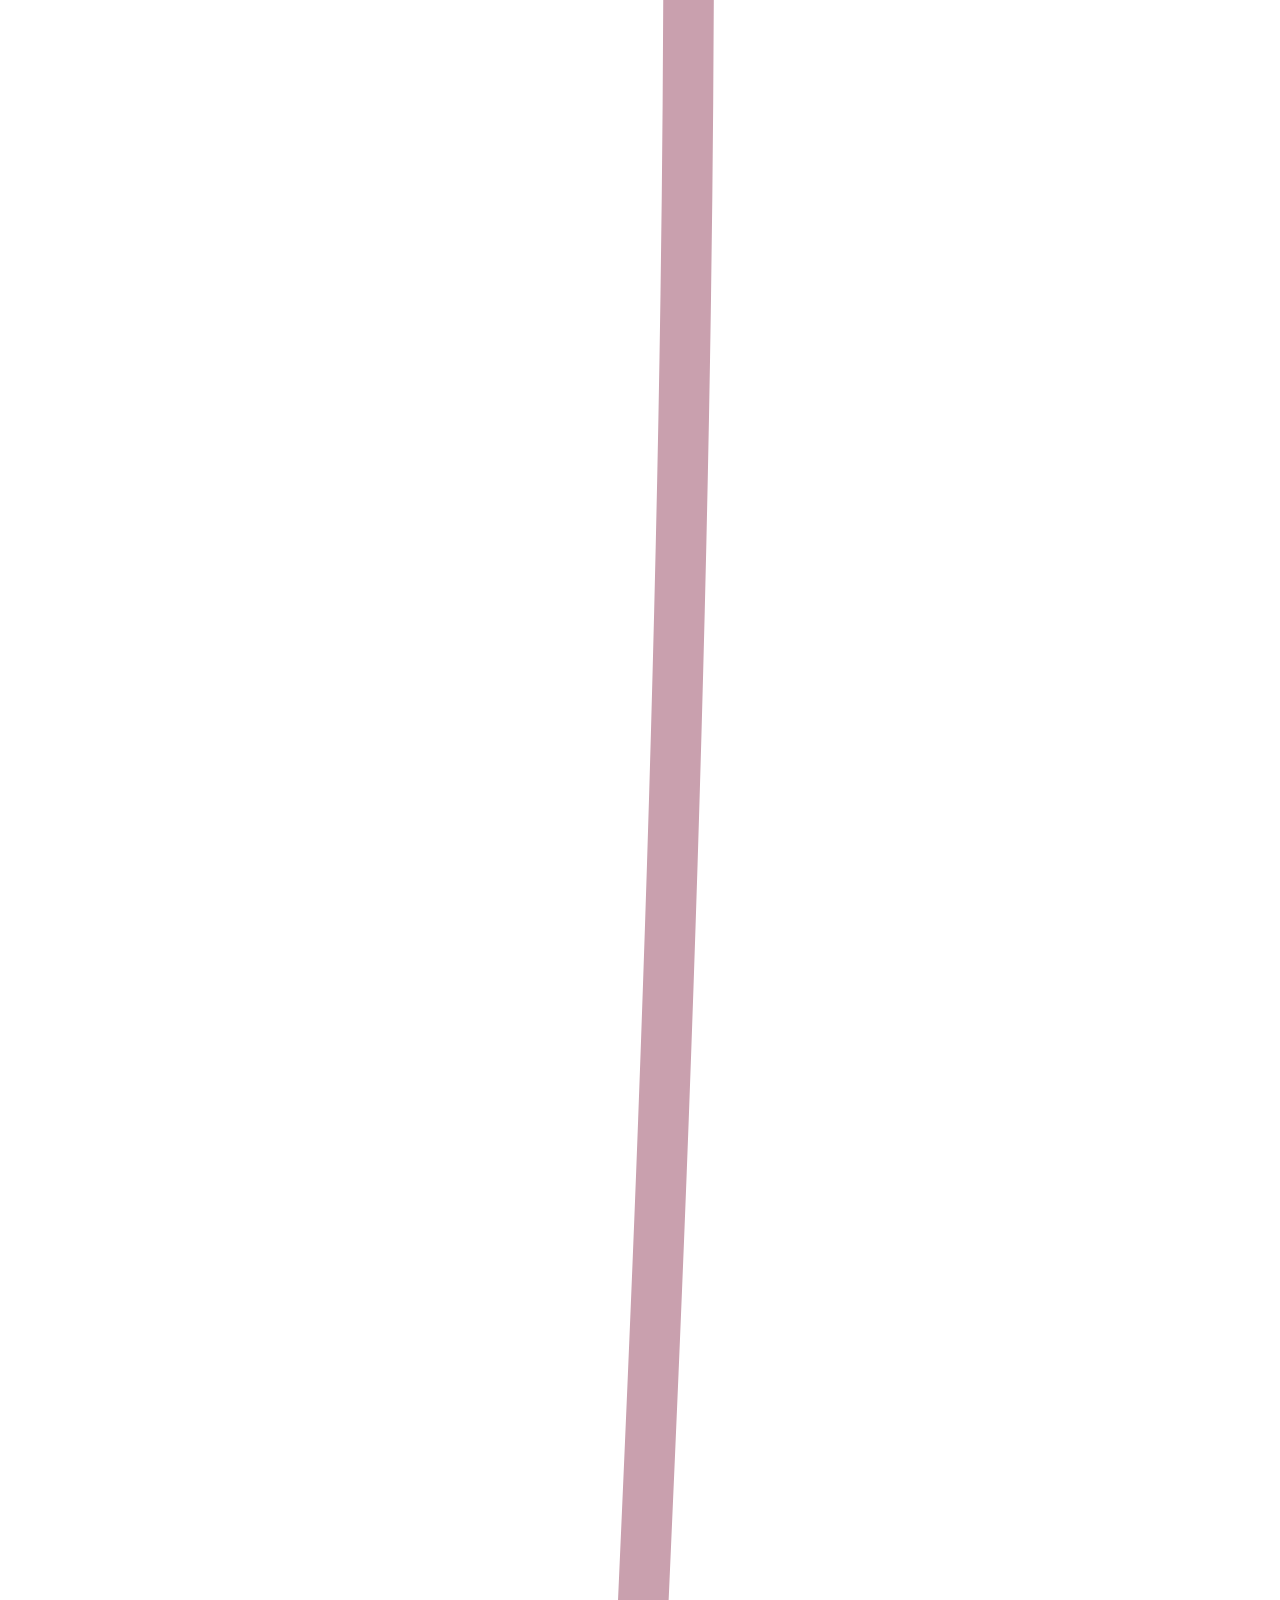
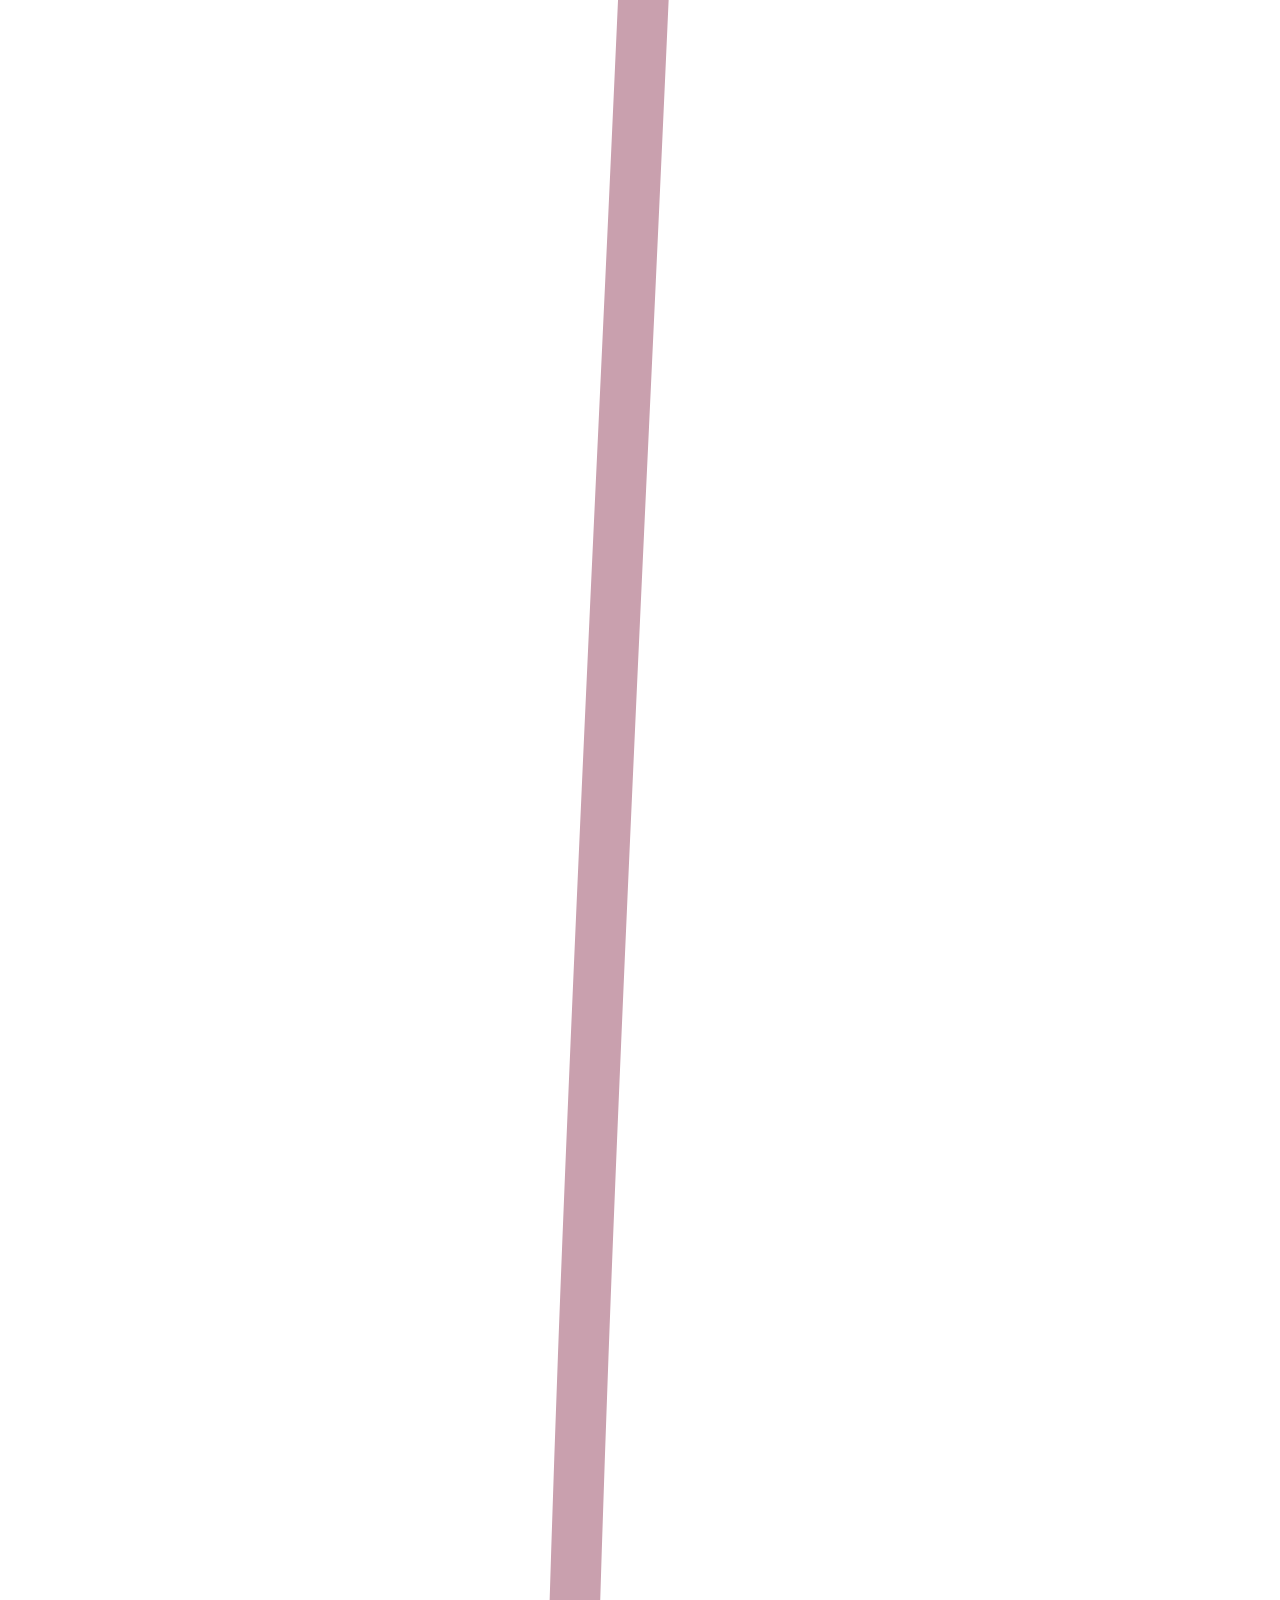
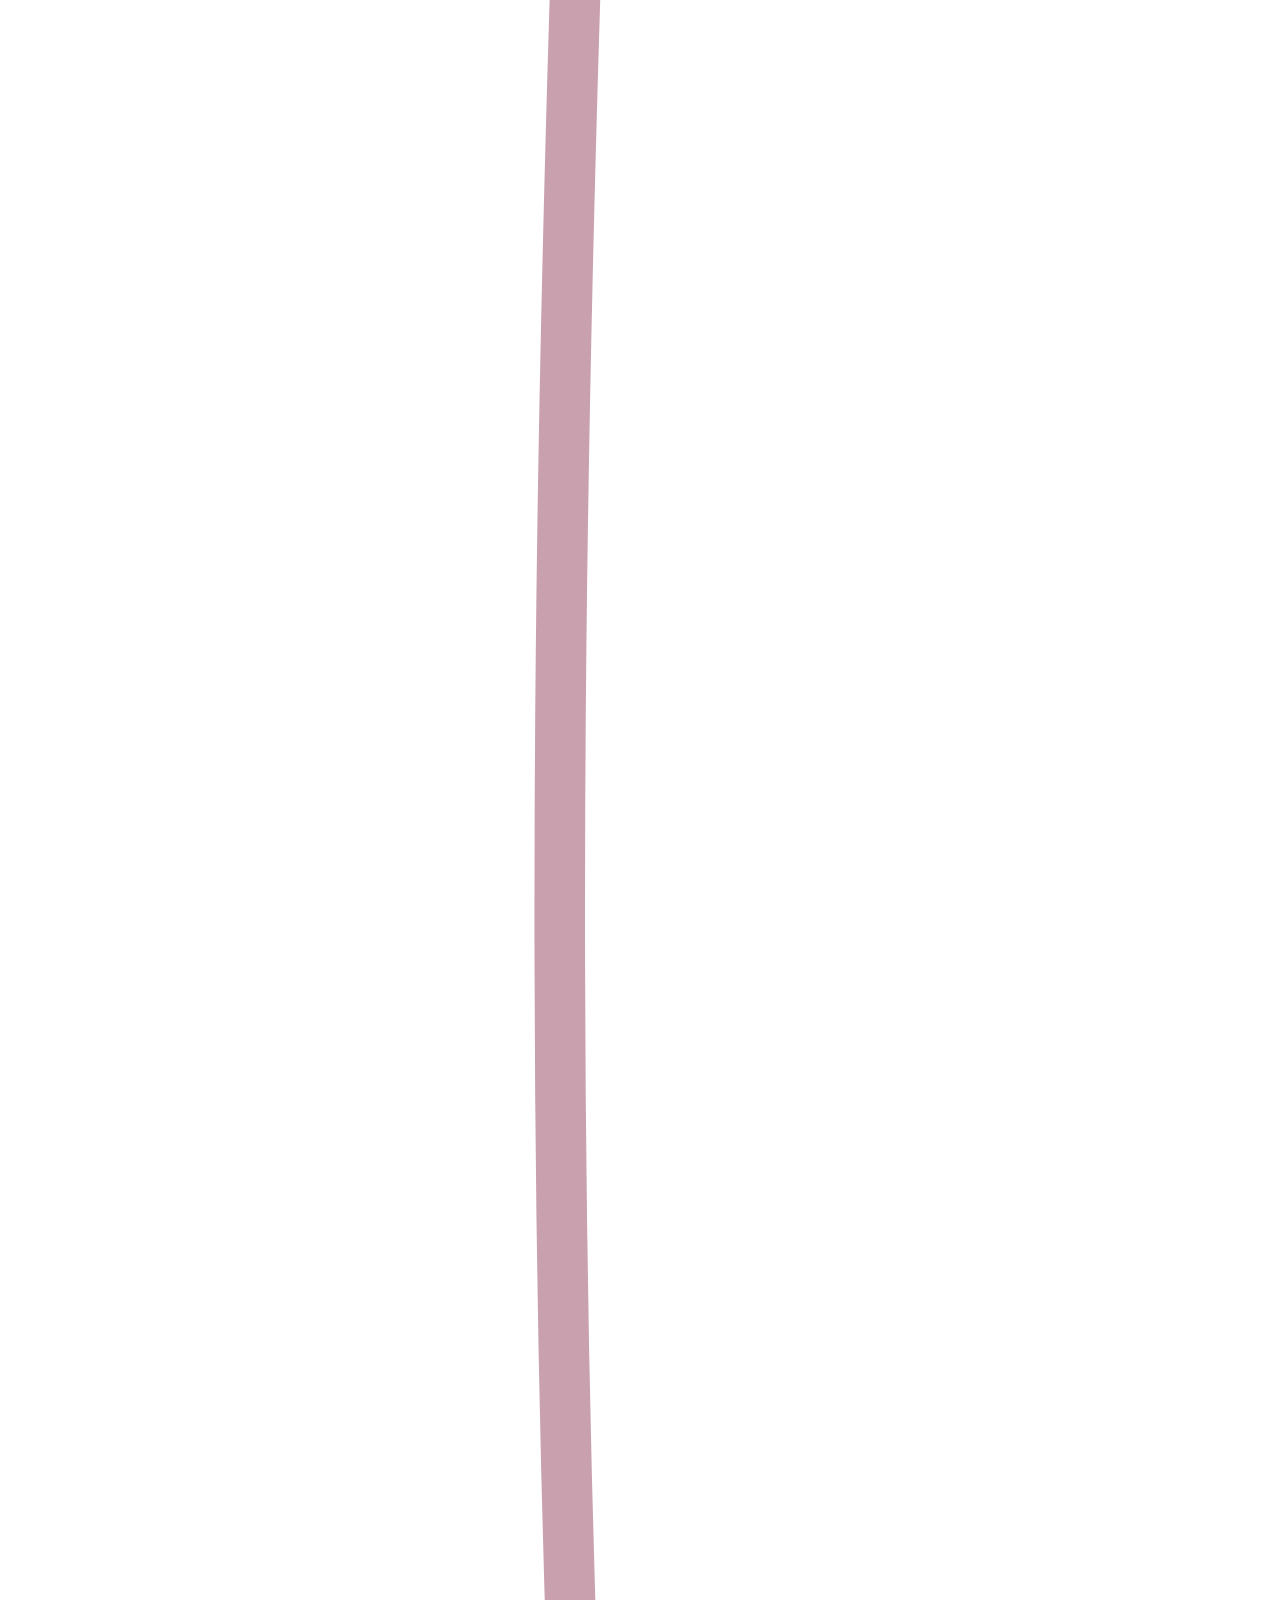
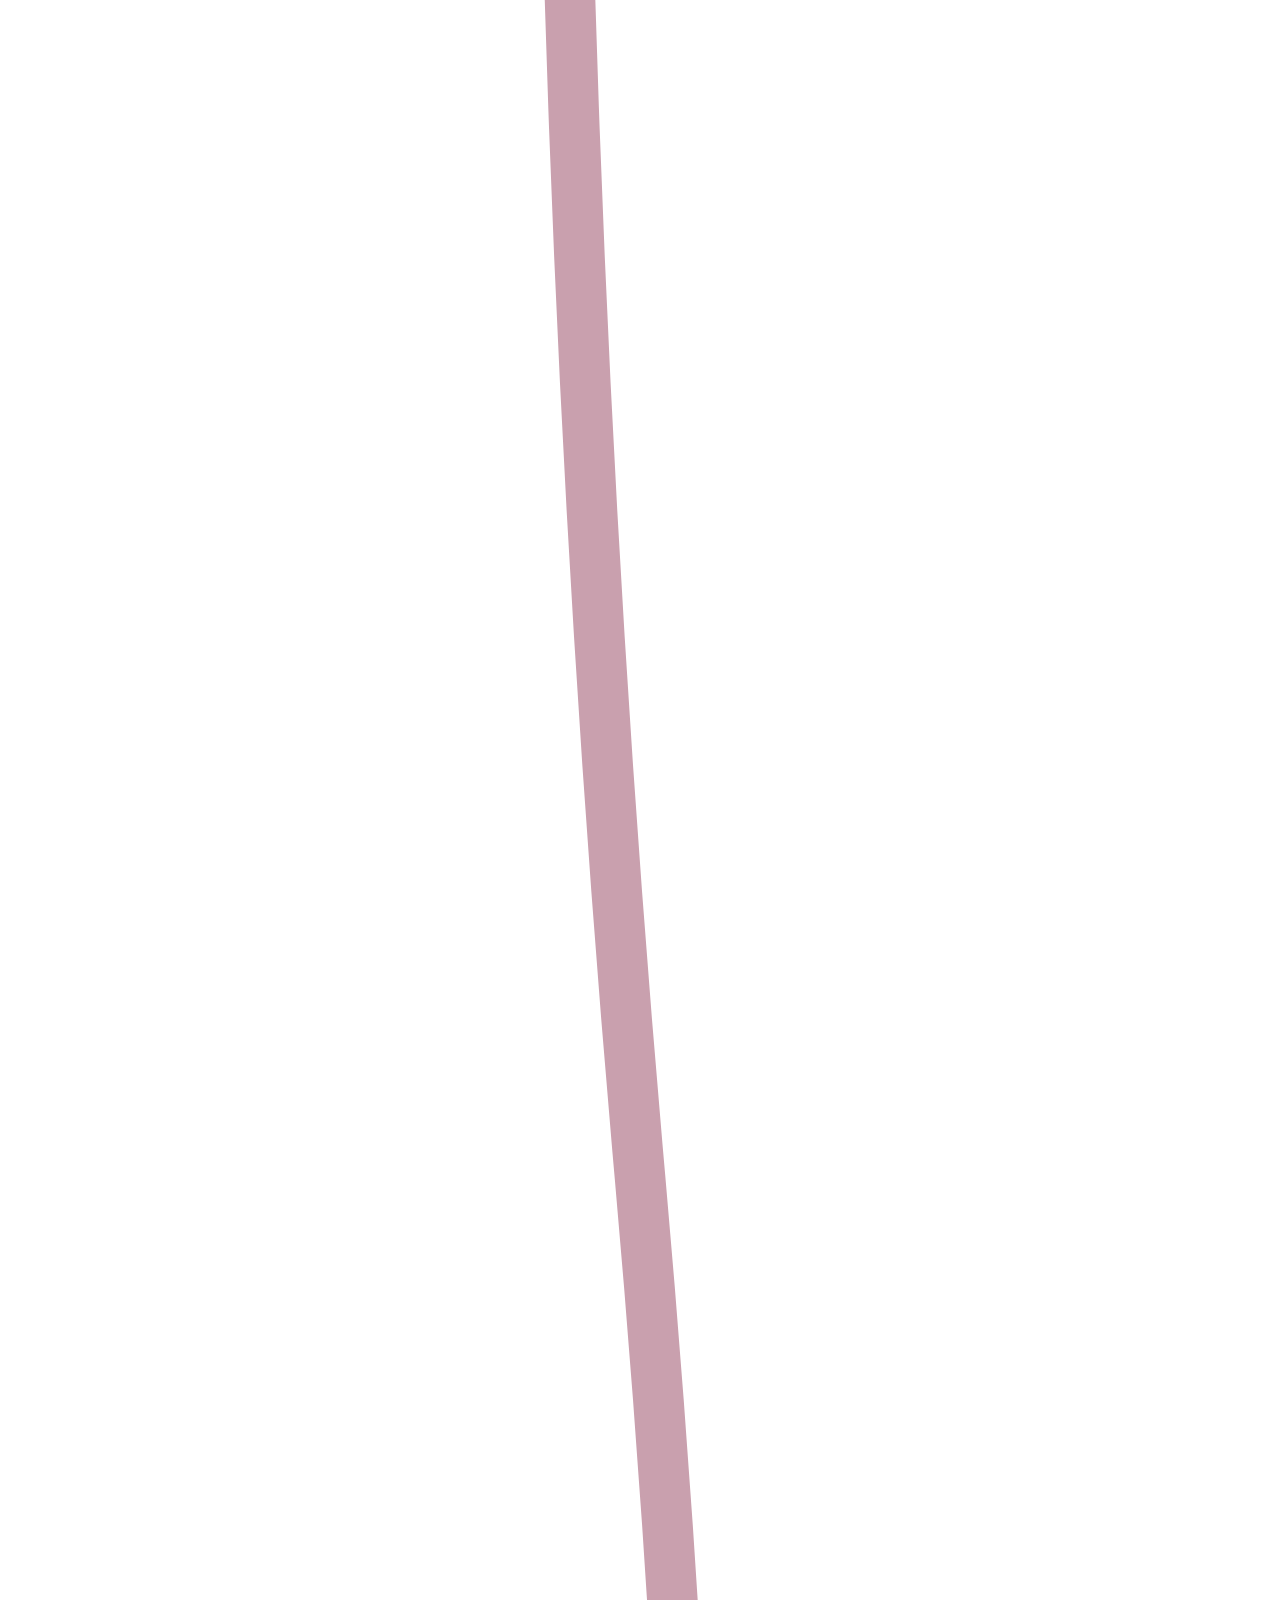
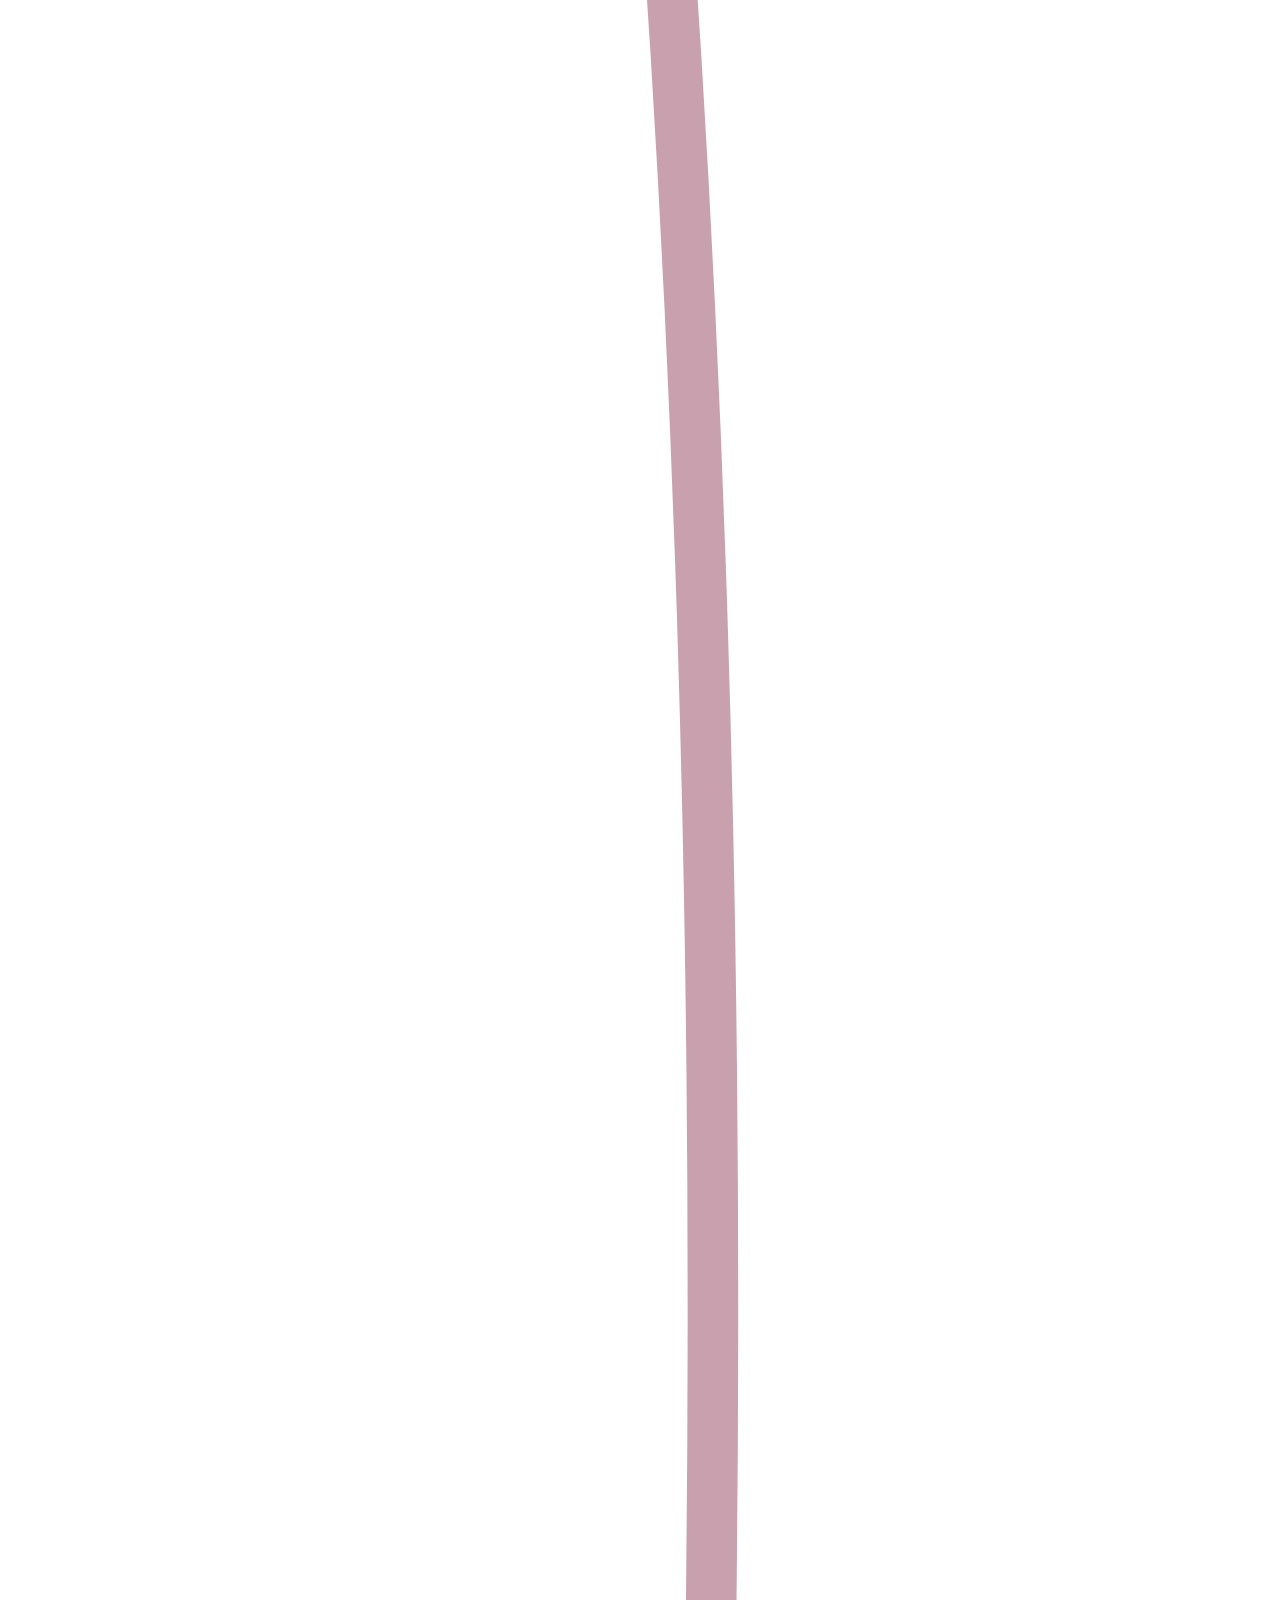
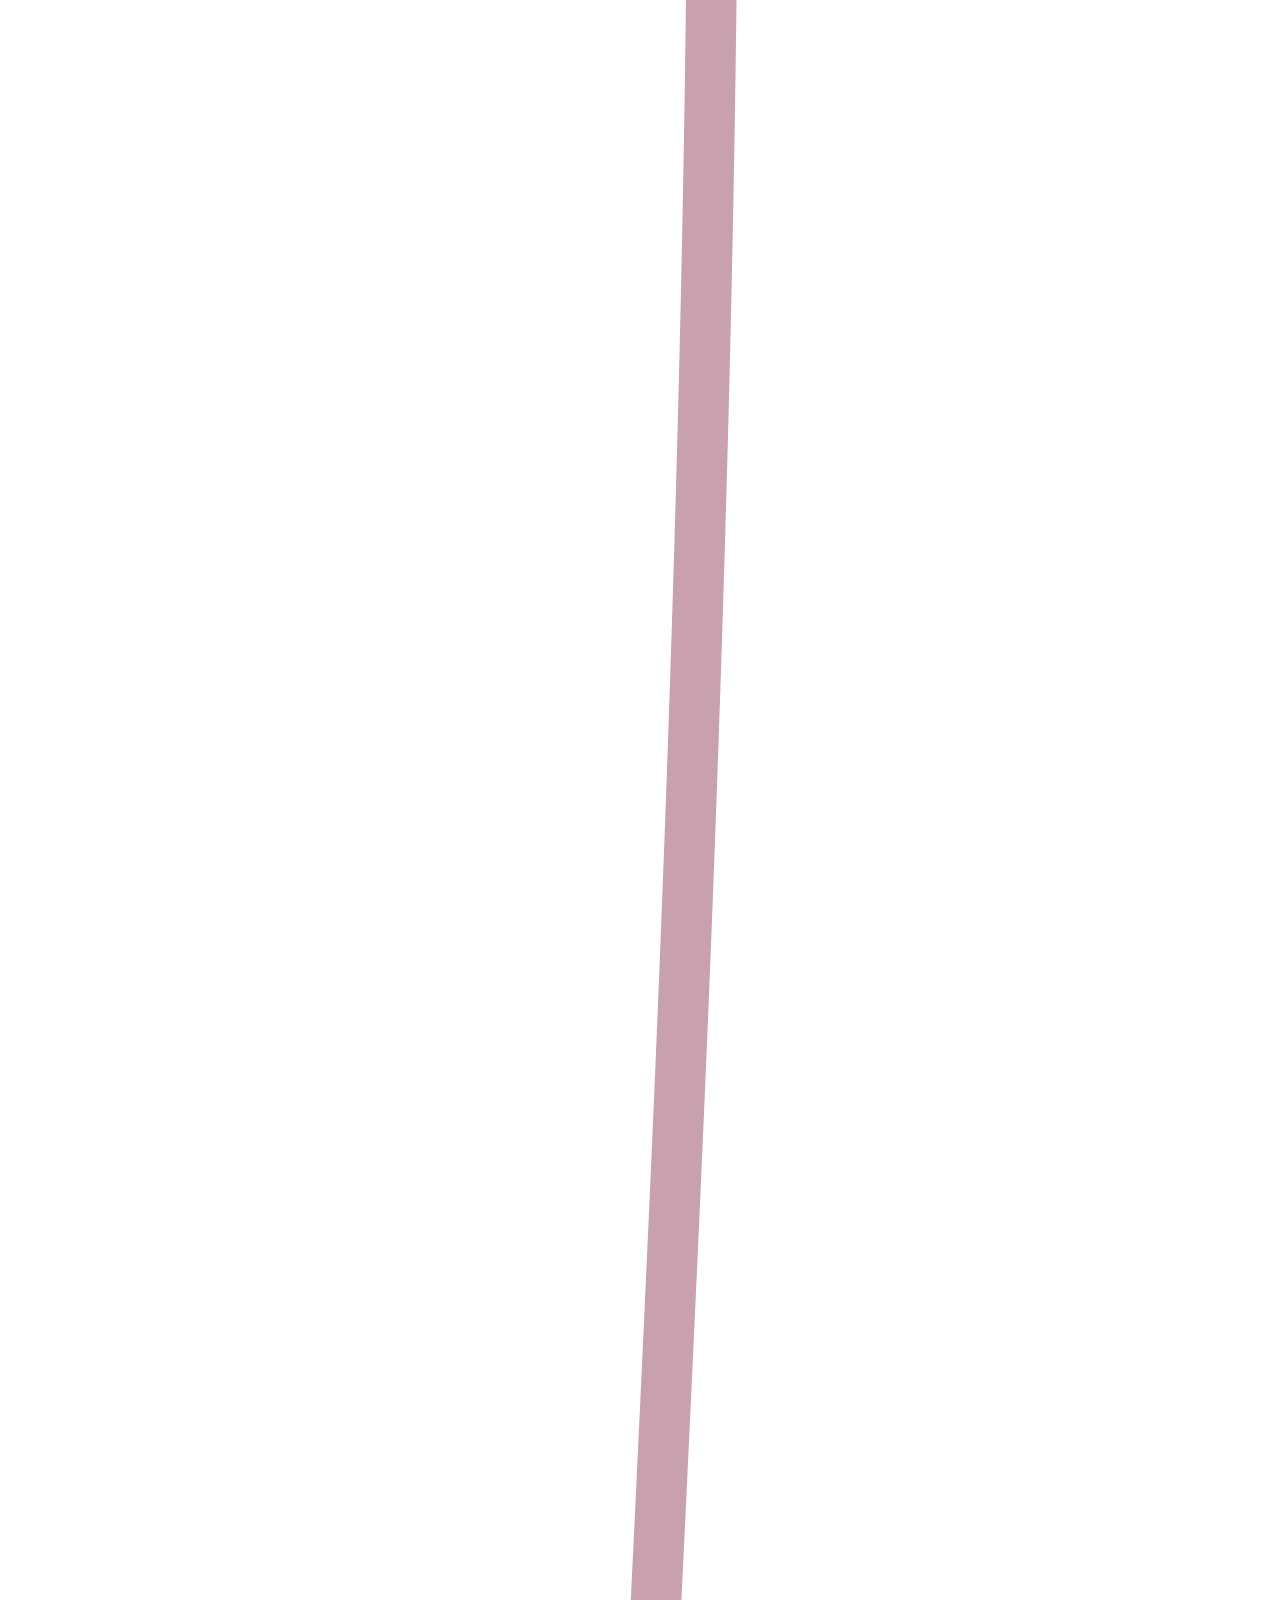
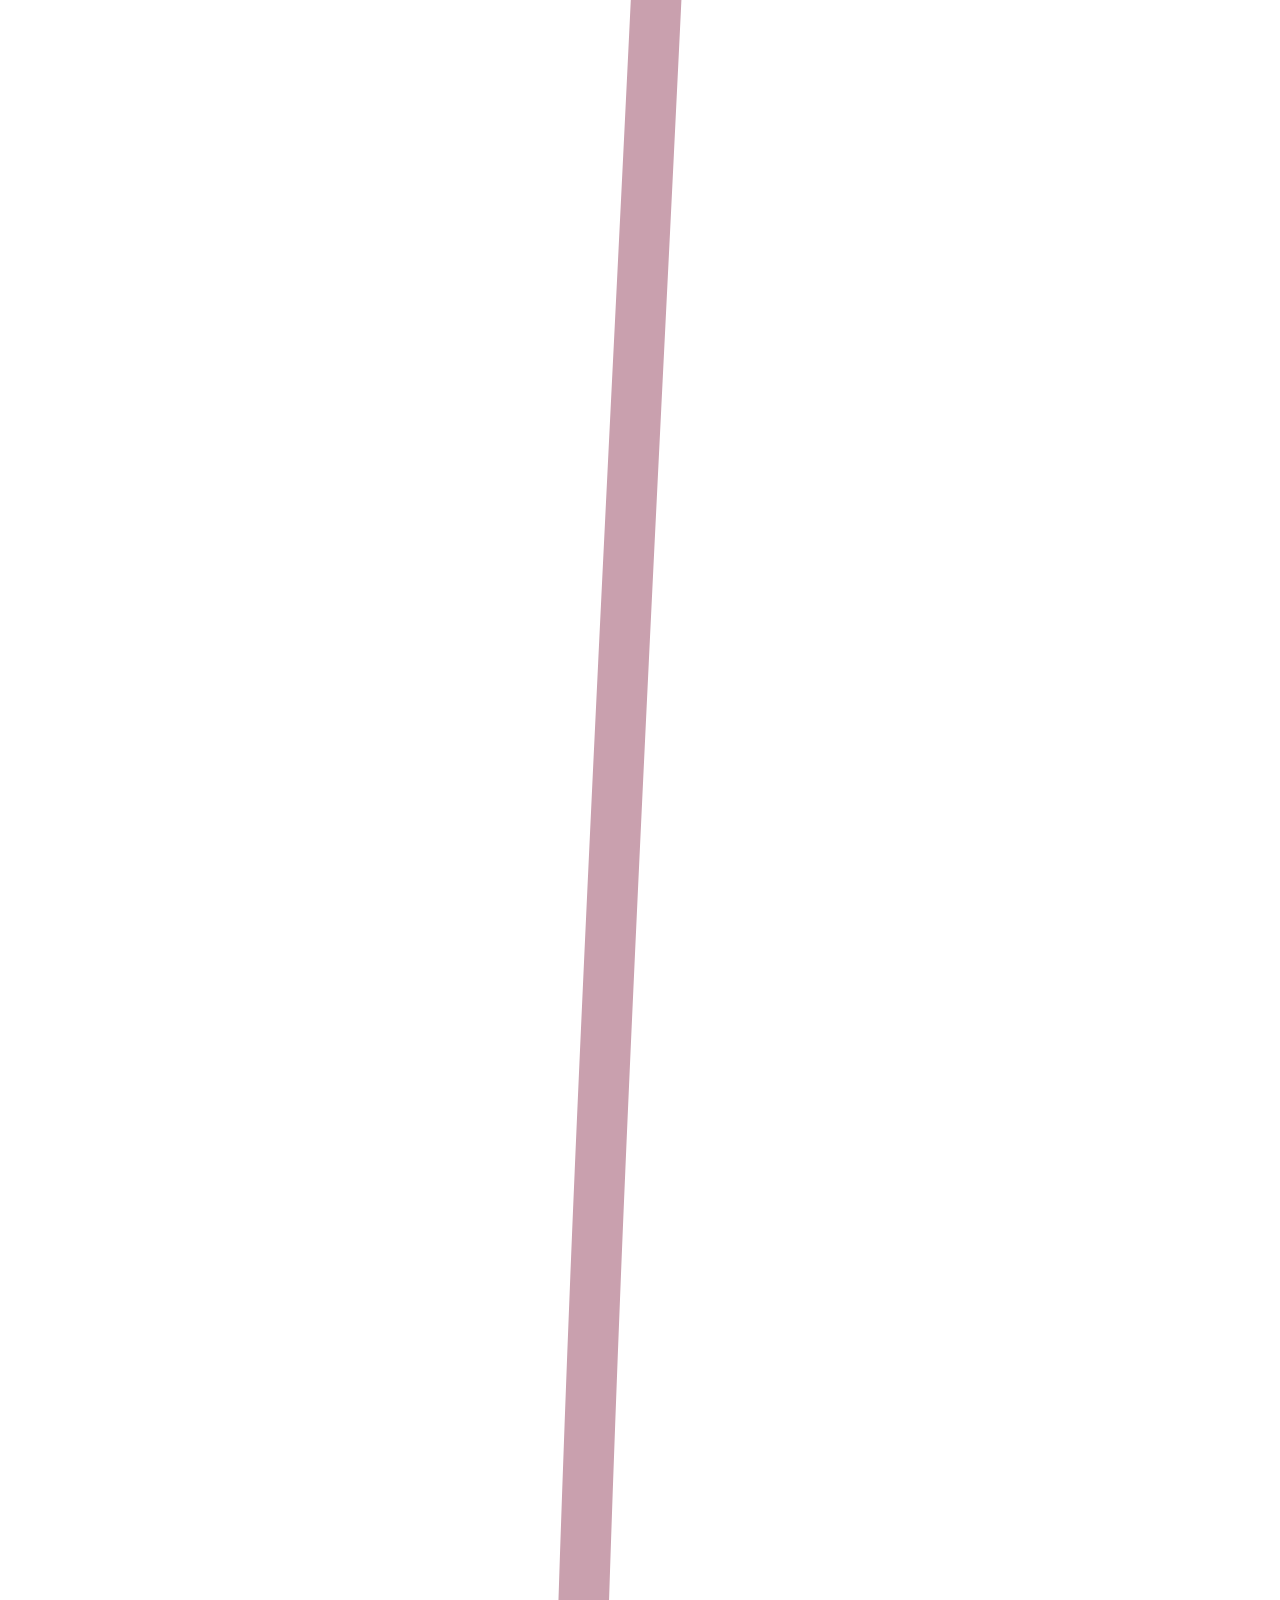
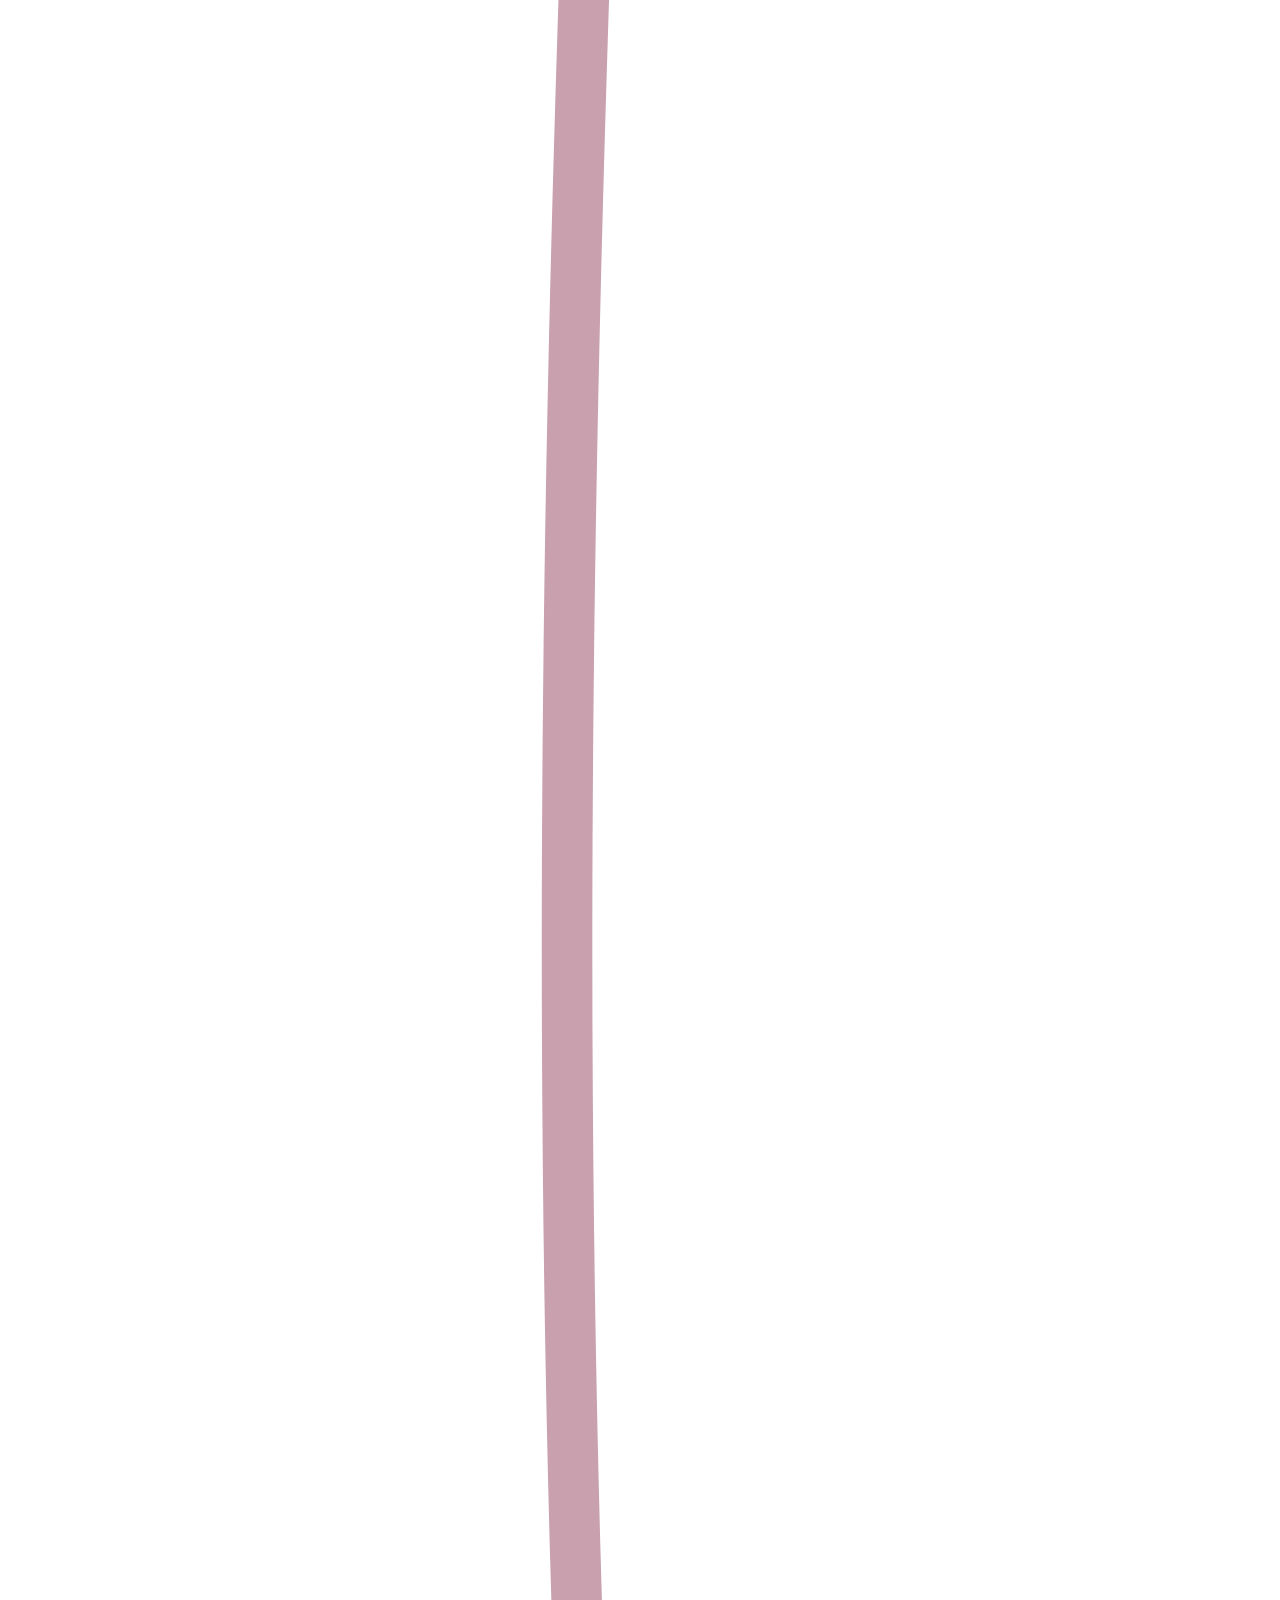
==== commit 5f1b230b: "English UI, light loader with a building hologram, and the roofless model Four requested changes.  A" ====
--- a/public/index.html
+++ b/public/index.html
@@ -5,7 +5,7 @@
 <meta name="viewport" content="width=device-width, initial-scale=1">
 <title>Construct-AI — floor plans become architecture</title>
 <meta name="description" content="Turn a 2D floor plan into a 3D house. A retrieval-augmented roof engine picks a real architectural composition that fits your footprint.">
-<link rel="icon" href="data:image/svg+xml,<svg xmlns='http://www.w3.org/2000/svg' viewBox='0 0 100 100'><text y='.9em' font-size='90'>🌸</text></svg>">
+<link rel="icon" href="data:image/svg+xml,<svg xmlns='http://www.w3.org/2000/svg' viewBox='0 0 100 100'><text y='.9em' font-size='90'>🏠</text></svg>">
 <link rel="preconnect" href="https://fonts.googleapis.com">
 <link rel="preconnect" href="https://fonts.gstatic.com" crossorigin>
 <link href="https://fonts.googleapis.com/css2?family=Shippori+Mincho:wght@400;600;800&family=Inter:wght@300;400;500;600&display=swap" rel="stylesheet">
@@ -18,31 +18,55 @@
   <canvas id="loader-petals" class="loader__petals"></canvas>
 
   <div class="loader__core">
-    <svg class="enso" viewBox="0 0 200 200" aria-hidden="true">
+    <svg class="holo" viewBox="0 0 200 190" aria-hidden="true">
       <defs>
-        <linearGradient id="ensoGrad" x1="0" y1="0" x2="1" y2="1">
-          <stop offset="0%"   stop-color="#FFD7E4"/>
-          <stop offset="55%"  stop-color="#F58FB4"/>
-          <stop offset="100%" stop-color="#C96A87"/>
+        <linearGradient id="holoStroke" x1="0" y1="0" x2="0" y2="1">
+          <stop offset="0%"   stop-color="#7FB0C4"/>
+          <stop offset="55%"  stop-color="#E58AA5"/>
+          <stop offset="100%" stop-color="#B85B79"/>
+        </linearGradient>
+        <linearGradient id="holoFace" x1="0" y1="0" x2="0" y2="1">
+          <stop offset="0%"   stop-color="#E58AA5" stop-opacity=".20"/>
+          <stop offset="100%" stop-color="#7FB0C4" stop-opacity=".06"/>
         </linearGradient>
       </defs>
-      <circle class="enso__ring" cx="100" cy="100" r="78"
-              fill="none" stroke="url(#ensoGrad)" stroke-width="3.5"
-              stroke-linecap="round"/>
+
+      <!-- translucent volume, fades in as the frame completes -->
+      <g class="holo__faces" fill="url(#holoFace)">
+        <path d="M54 118 L100 144 L100 108 L54 82 Z"/>
+        <path d="M100 144 L146 118 L146 82 L100 108 Z"/>
+        <path d="M54 82  L100 108 L123 71 L77 45 Z"/>
+        <path d="M100 56 L146 82  L123 71 L77 45 Z"/>
+        <path d="M54 82  L100 56  L77 45 Z"/>
+        <path d="M100 108 L146 82 L123 71 Z"/>
+      </g>
+
+      <!-- wireframe, drawn in construction order -->
+      <g class="holo__lines" fill="none" stroke="url(#holoStroke)"
+         stroke-width="1.6" stroke-linecap="round" stroke-linejoin="round">
+        <path class="holo__p" d="M29 118 L171 118 M100 78 L100 158"/>
+        <path class="holo__p" d="M29 118 L100 78 L171 118 L100 158 Z"/>
+        <path class="holo__p" d="M54 118 L100 92 L146 118 L100 144 Z"/>
+        <path class="holo__p" d="M54 118 L54 82 M100 92 L100 56 M146 118 L146 82 M100 144 L100 108"/>
+        <path class="holo__p" d="M54 82 L100 56 L146 82 L100 108 Z"/>
+        <path class="holo__p" d="M77 45 L123 71"/>
+        <path class="holo__p" d="M77 45 L54 82 M77 45 L100 56 M123 71 L146 82 M123 71 L100 108"/>
+        <path class="holo__p" d="M75 130 L82 134 L82 114 L75 110 Z"/>
+        <path class="holo__p" d="M116 122 L125 117 L125 105 L116 110 Z"/>
+      </g>
+
+      <rect class="holo__scan" x="24" y="0" width="152" height="1.6" rx="1"/>
     </svg>
-
-    <div class="loader__glyph" aria-hidden="true">桜</div>
 
     <div class="loader__meta">
       <div class="loader__title">CONSTRUCT&#8202;-&#8202;AI</div>
       <div class="loader__bar"><i id="loader-fill"></i></div>
       <div class="loader__pct"><span id="loader-pct">0</span><b>%</b></div>
-      <div class="loader__status" id="loader-status">建築を準備しています</div>
+      <div class="loader__status" id="loader-status">Preparing</div>
     </div>
   </div>
 
-  <div class="loader__vert" aria-hidden="true">間取り図から建築へ</div>
-  <div class="loader__wash"></div>
+  <div class="loader__vert" aria-hidden="true">Floor plan to architecture</div>
 </div>
 
 <!-- ══════════════ PAGE ══════════════ -->
@@ -66,7 +90,7 @@
   <!-- ── hero ── -->
   <section class="hero">
     <div class="hero__inner">
-      <p class="eyebrow reveal">2D 間取り図 → 3D 建築</p>
+      <p class="eyebrow reveal">2D floor plan → 3D architecture</p>
       <h1 class="hero__title reveal" data-delay="1">
         <span>Floor plans</span>
         <span class="ink">become</span>
@@ -82,7 +106,7 @@
         <a class="btn btn--ghost" href="#how">See how it works</a>
       </div>
     </div>
-    <div class="hero__vert" aria-hidden="true">桜 · 建築知能</div>
+    <div class="hero__vert" aria-hidden="true">Construct&#8202;-&#8202;AI</div>
     <div class="scroll-hint" aria-hidden="true"><i></i><span>SCROLL</span></div>
   </section>
 
@@ -91,8 +115,7 @@
     <div class="step__grid">
       <div class="step__text reveal">
         <span class="step__num">01</span>
-        <h2 class="step__kanji">検出</h2>
-        <h3 class="step__title">Detection</h3>
+        <h2 class="step__title">Detection</h2>
         <p>
           A YOLOv8 detector trained on 5,000 annotated CubiCasa5k plans finds
           every wall, door and window. Raw boxes are noisy, so each opening is
@@ -111,8 +134,7 @@
     <div class="step__grid step__grid--flip">
       <div class="step__text reveal">
         <span class="step__num">02</span>
-        <h2 class="step__kanji">尺度</h2>
-        <h3 class="step__title">Scale</h3>
+        <h2 class="step__title">Scale</h2>
         <p>
           Pixels mean nothing until they mean metres. The scale is derived per
           plan — from printed dimension text when it can be read, otherwise by
@@ -133,8 +155,7 @@
     <div class="step__grid">
       <div class="step__text reveal">
         <span class="step__num">03</span>
-        <h2 class="step__kanji">検索</h2>
-        <h3 class="step__title">Retrieval</h3>
+        <h2 class="step__title">Retrieval</h2>
         <p>
           Rather than asking a language model to invent a roof, the engine
           retrieves one. A library of <strong>44 architectural compositions</strong>
@@ -157,8 +178,7 @@
     <div class="step__grid step__grid--flip">
       <div class="step__text reveal">
         <span class="step__num">04</span>
-        <h2 class="step__kanji">幾何</h2>
-        <h3 class="step__title">Geometry</h3>
+        <h2 class="step__title">Geometry</h2>
         <p>
           The retrieved composition is executed by a constrained geometry
           engine. Hip and valley surfaces come from a distance field, so ridges
@@ -195,7 +215,7 @@
       <figure class="explore__shot">
         <img src="/img/build.png" alt="A finished 3D house generated from a 2D floor plan" loading="lazy">
       </figure>
-      <p class="eyebrow">探索</p>
+      <p class="eyebrow">Explore</p>
       <h2>Explore it yourself</h2>
       <p class="explore__lede">
         Drop in a floor plan and watch it become a building. No sign-up,
